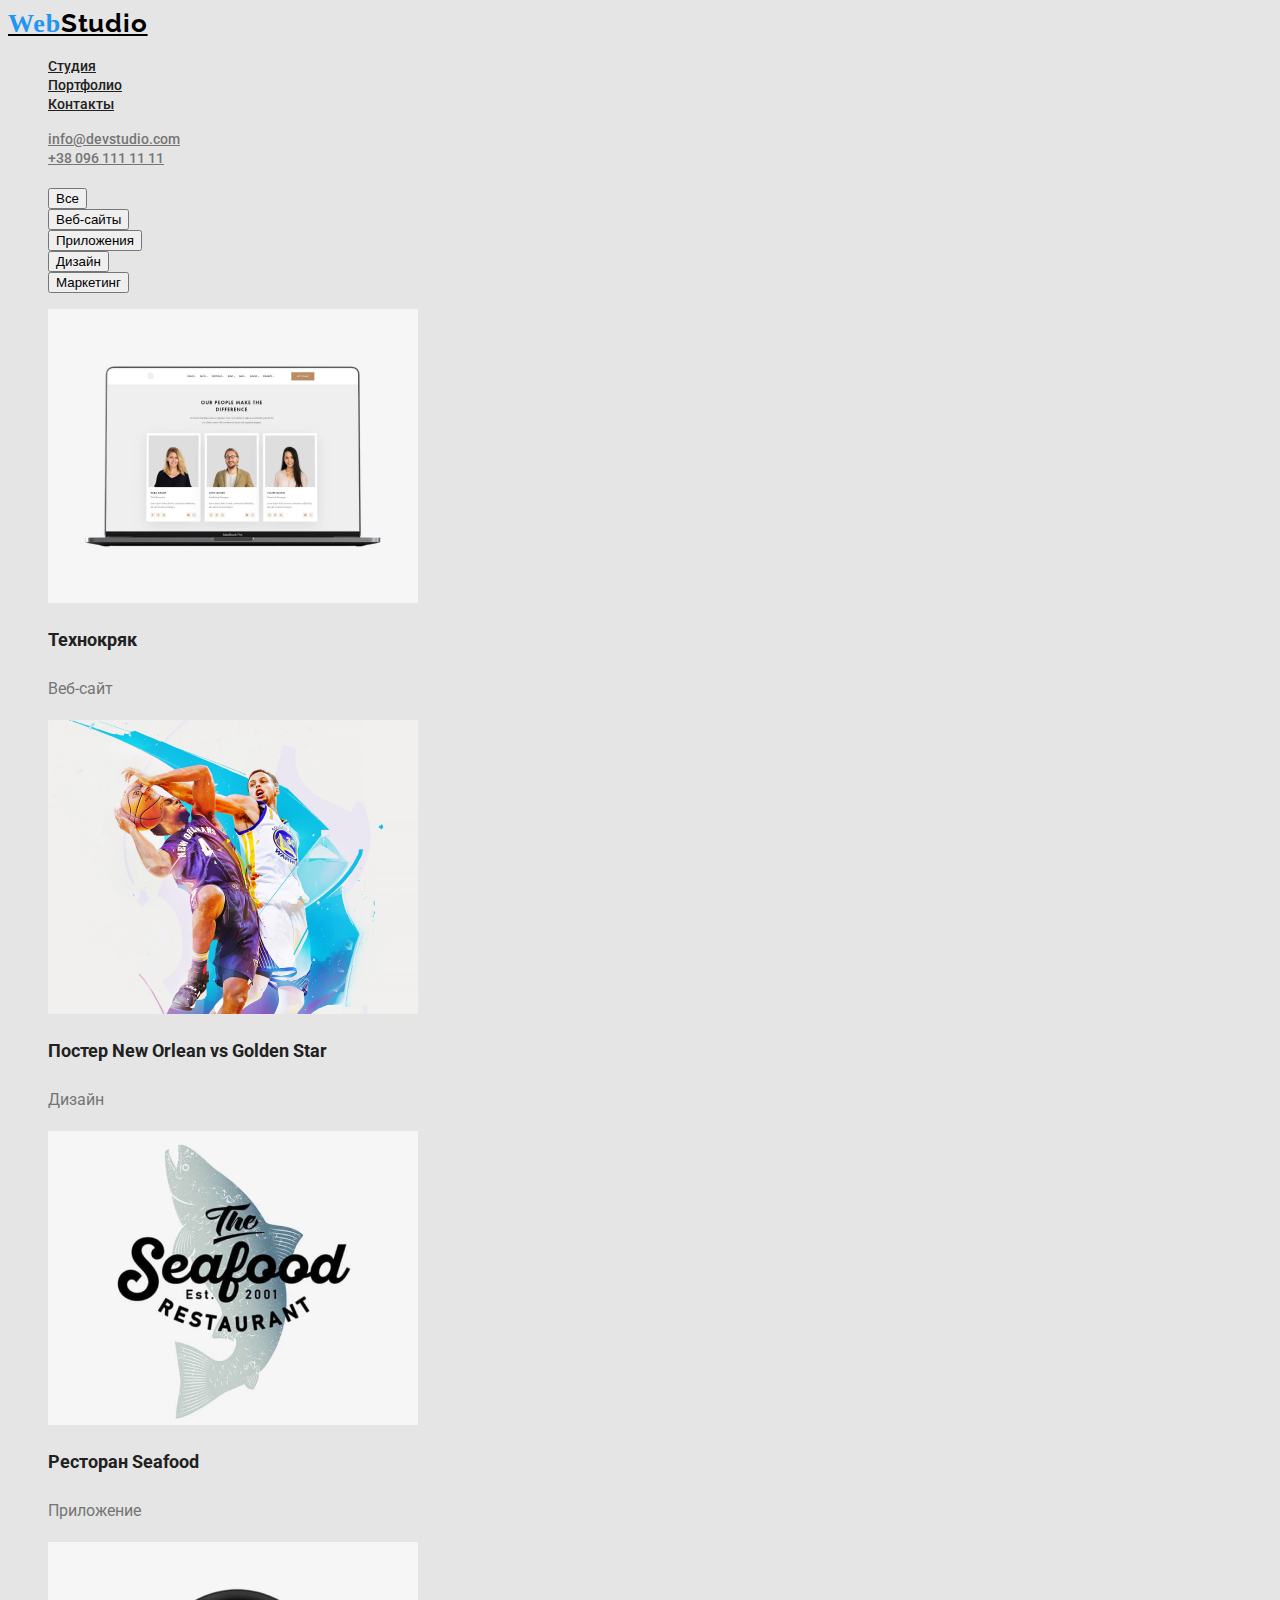
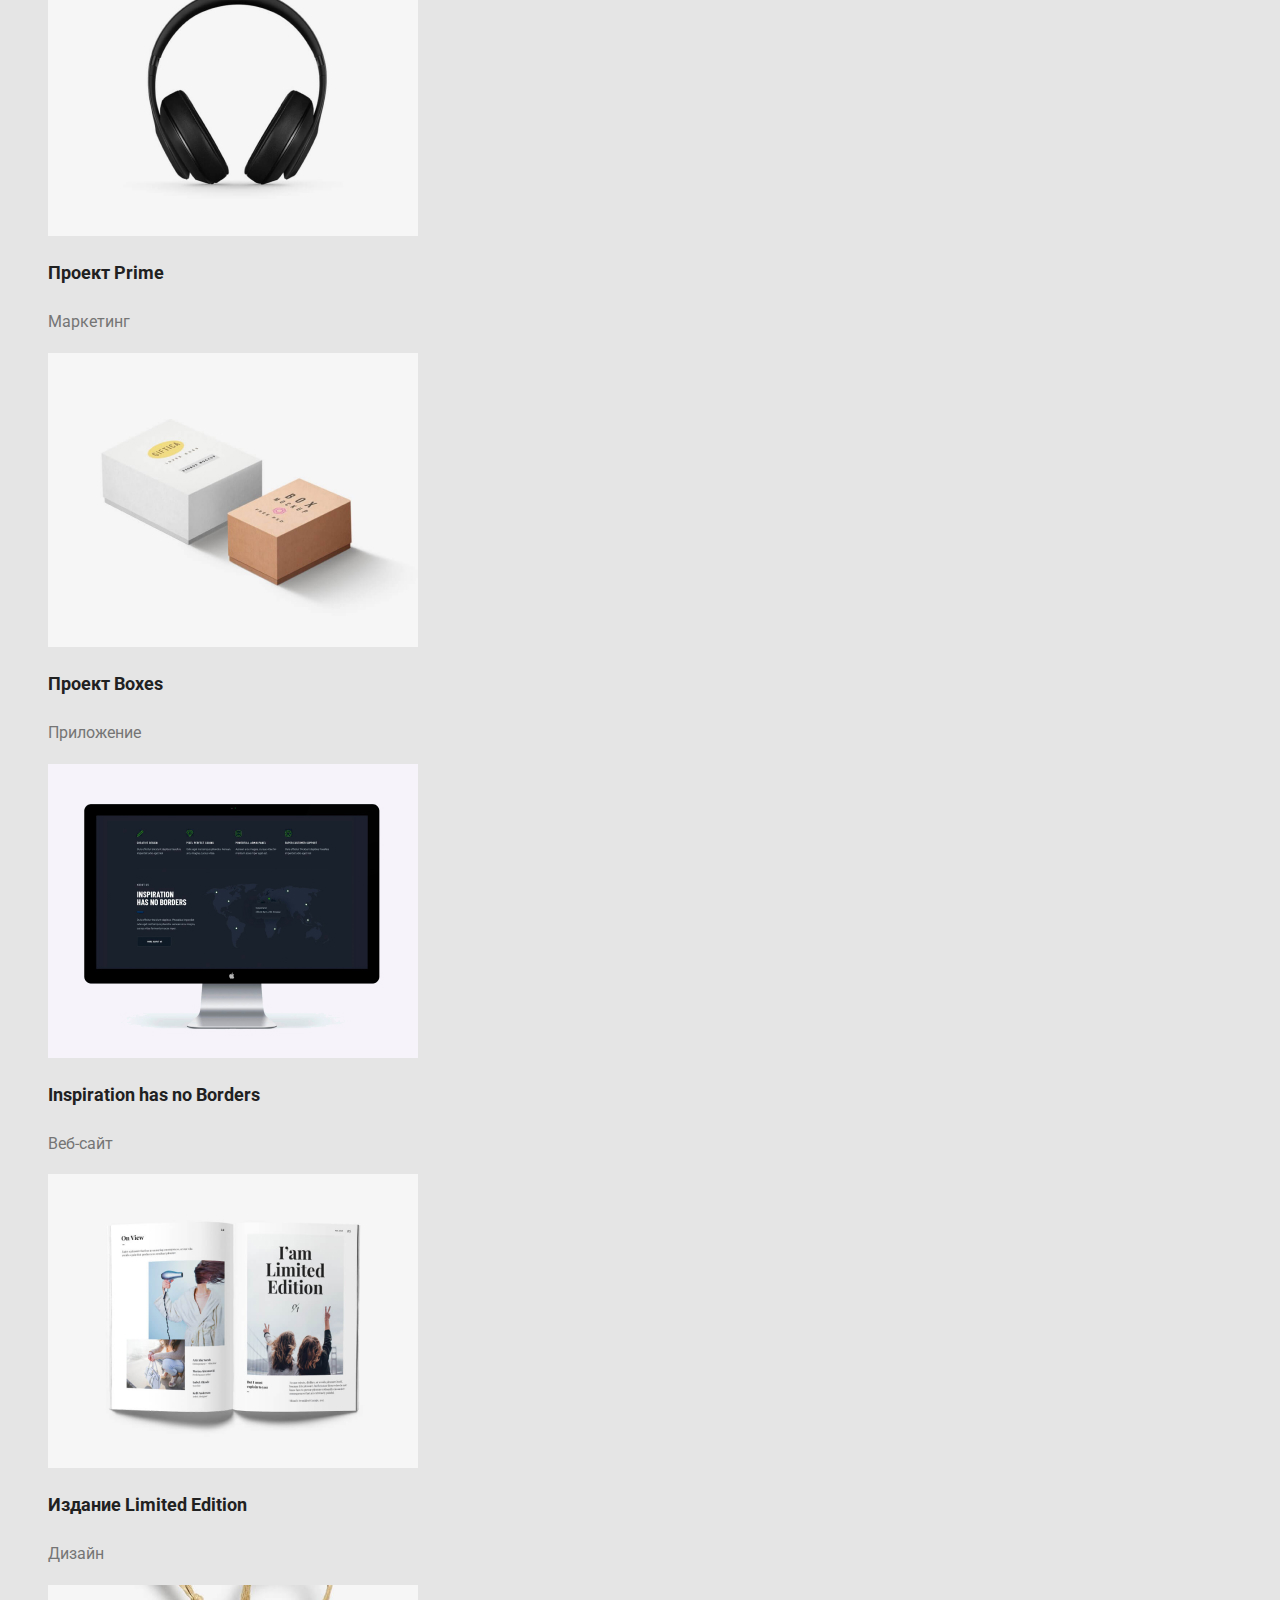
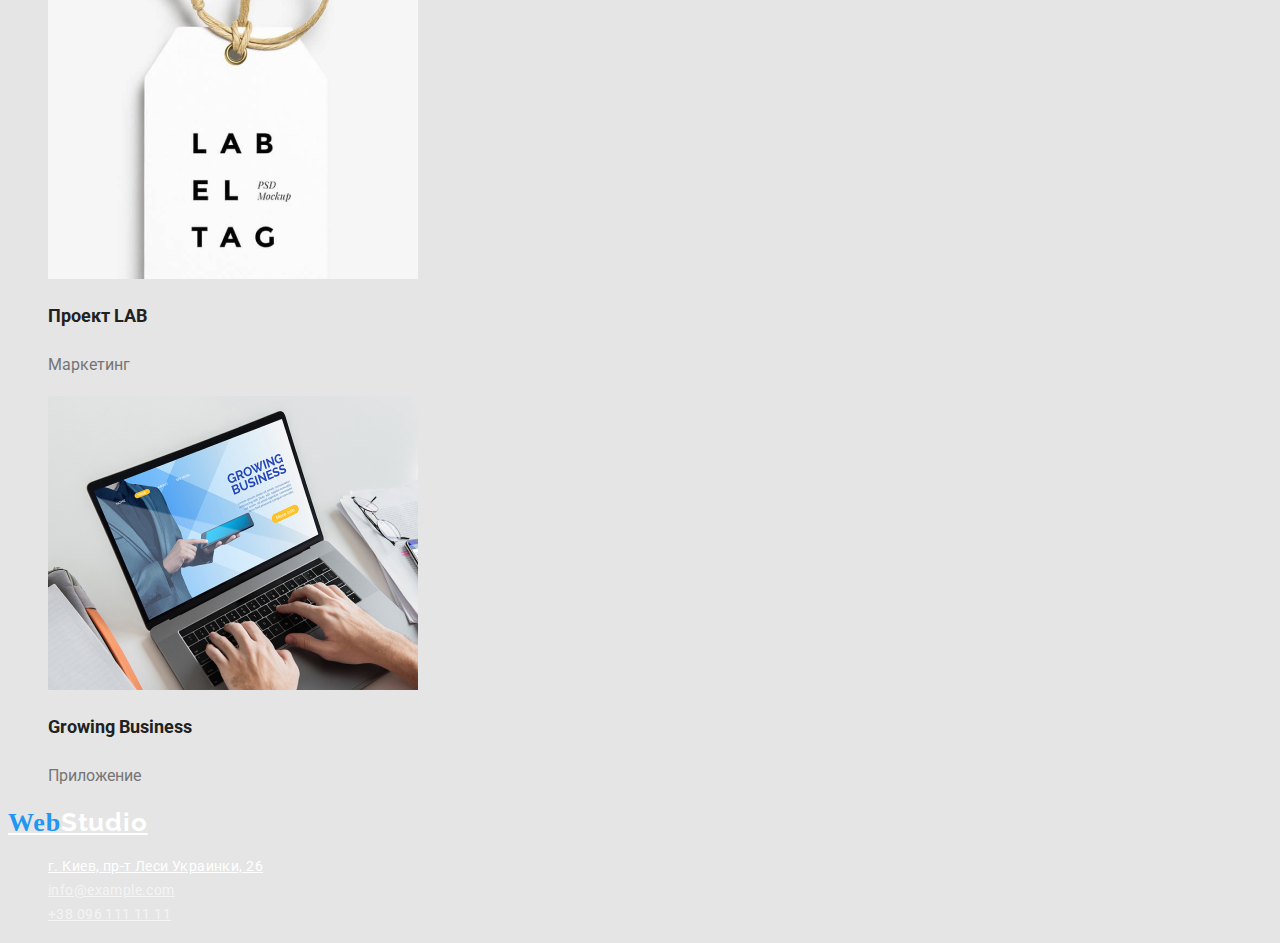
==== portfolio.html @ 3e5044f7 "any changes" ====
<!DOCTYPE html>
<html lang="en">
<head>
    <meta charset="UTF-8">
    <meta http-equiv="X-UA-Compatible" content="IE=edge">
    <meta name="viewport" content="width=device-width, initial-scale=1.0">
    <title>Document</title>
    <link rel="preconnect" href="https://fonts.googleapis.com">
    <link rel="preconnect" href="https://fonts.gstatic.com" crossorigin>
    <link href="https://fonts.googleapis.com/css2?family=Raleway:wght@700&family=Roboto:wght@400;500;700;900&display=swap"
        rel="stylesheet">
    <link rel="stylesheet" href="./css/styles.css">
</head>
<body>
    <header class="page-header">
     <nav>
        <a class="logo" href=""><span>Web</span>Studio</a>

        <ul class="site-nav">
            <li>
                <a class="link" href="/">Студия</a>
            </li>
            <li>
                <a class="link" href="/">Портфолио</a>
            </li>
            <li>
                <a class="link" href="/">Контакты</a>
            </li>
        </ul>
     </nav>
    
    <ul>
        <li class="contacts">
            <a class="mail" href="emailto:info@devstudio.com">info@devstudio.com </a>
        </li>
        <li>
            <a class="phone-number" href="tel:+380961111111"> +38 096 111 11 11</a>
        </li>
    </ul>
    </header>
    <main>
        <section>
            <h1></h1>
            <ul>
                <li>
                    <button class="modal-btn" type="button">Все</button>
                </li>
                <li>
                    <button class="modal-btn" type="button">Веб-сайты</button>
                </li>
                <li>
                    <button class="modal-btn" type="button">Приложения</button>
                </li>
                <li>
                    <button class="modal-btn" type="button">Дизайн</button>
                </li>
                <li>
                    <button class="modal-btn" type="button">Маркетинг</button>
                </li>
            </ul>
            <ul class="project-work">
                <li>
                    <a href="" ></a> <img src="./images/photo6.jpg" alt="Сайт" width="370" height="294">
                    <h2 class="project">Технокряк</h2>
                    <p class="project-text">Веб-сайт</p>
                </li>
                <li>
                    <a href=""></a> <img src="./images/photo7.jpg" alt="Дизайн" width="370" height="294">
                    <h2 class="project">Постер New Orlean vs Golden Star</h2>
                    <p class="project-text">Дизайн</p>
                </li>
                <li>
                    <a href=""></a> <img src="./images/photo8.jpg" alt="Додаток" width="370" height="294">
                    <h2 class="project">Ресторан Seafood</h2>
                    <p class="project-text">Приложение</p>
                </li>
                <li>
                    <a href=""></a> <img src="./images/photo9.jpg" alt="Маркетинг" width="370" height="294">
                    <h2 class="project">Проект Prime</h2>
                    <p class="project-text">Маркетинг</p>
                </li>
                <li>
                    <a href=""></a> <img src="./images/photo10.jpg" alt="Проект" width="370" height="294">
                    <h2 class="project">Проект Boxes</h2>
                    <p class="project-text">Приложение</p>
                </li>
                <li>
                    <a href=""></a> <img src="./images/photo11.jpg" alt="Веб-сайт" width="370" height="294">
                    <h2 class="project">Inspiration has no Borders</h2>
                    <p class="project-text">Веб-сайт</p>
                </li>
                <li>
                    <a href=""></a> <img src="./images/photo12.jpg" alt="Видання" width="370" height="294">
                    <h2 class="project">Издание Limited Edition</h2>
                    <p class="project-text">Дизайн</p>
                </li>
                <li>
                    <a href=""></a> <img src="./images/photo13.jpg" alt="Проект" width="370" height="294">
                    <h2 class="project">Проект LAB</h2>
                    <p class="project-text">Маркетинг</p>
                </li>
                <li>
                    <a href=""></a> <img src="./images/photo14.jpg" alt="Програма" width="370" height="294">
                    <h2 class="project">Growing Business</h2>
                    <p class="project-text">Приложение</p>
                </li>
            </ul>
            </section>
            <footer>
                <a class="footer-logo" href=""><span>Web</span>Studio</a>
                <address>
                        <ul>
                            <li>
                                <a class="location" href="https://bit.ly/3pXMvUd" target="_blank" rel="noopener noreferrer">г. Киев, пр-т
                                    Леси Украинки, 26
                                </a>
                            </li>
                            <li>
                                <a class="email" href="mailto:info@devstudio.com">info@example.com
                                </a>
                            </li>
                            <li>
                                <a class="number" href="tel:+380961111111">+38 096 111 11 11
                                </a>
                            </li>
                        </ul>
                </address>
            </footer>
    </main>
</body>
</html>
---- css/styles.css ----
.root {
    --primary-text-color: rgba(255, 255, 255, 0.6);
    --title-text-color: #212121;
    --accent-color: #2196F3;
}



/* колір основного тексту #212121; */
/* вторинний колір #757575; */
/* білий #FFFFFF */
/* акцент #2196F3*/



body {
    background-color: #E5E5E5;
    color: #212121;
    font-family: 'Roboto';
}

ul {
    list-style: none;
}


.logo {
        color: #000000;
        width: 145px;
        height: 31px;
        left: 215px;
        top: 24px;
    
        font-family: 'Raleway';
        font-style: normal;
        font-weight: 700;
        font-size: 26px;
        line-height: 1.19;
        /* identical to box height */
    
        letter-spacing: 0.03em;
}

span {
    color: #2196F3 ;
    font-family: Oleo Script
}

.site-nav a {
    color: #212121;
}



.site-nav .link:hover,
.site-nav .link:focus {
    color:#2196F3 ;
}
 
.link {
    font-weight: 500;
        font-size: 14px;
        line-height: 1.14;
}

.project {
    font-weight: 700;
        font-size: 18px;
        line-height: 2;
    color: #212121;

}

.project-text {
    color: #757575;
        font-size: 16px;
        line-height: 1.87;
}

.mail {
    color: #757575;
    font-weight: 500;
        font-size: 14px;
        line-height: 1.14;
}

.contacts .mail:hover, 
.contacts .mail:focus {
 color: #2196F3;
}

.phone-number:hover,
.phone-number:focus {
 color: #2196F3;
}

.phone-number {
    color: #757575;
    font-weight: 500;
        font-size: 14px;
        line-height: 1.14;
}

.modal-btn:hover {
    color: #FFFFFF;
    background-color: #2196F3;
    border-radius: 4px;
}
.modal-btn {
    cursor: pointer;
}




.footer-logo {
color: #FFFFFF;
    width: 145px;
    height: 31px;
    left: 215px;
    top: 24px;

    font-family: 'Raleway';
    font-style: normal;
    font-weight: 700;
    font-size: 26px;
    line-height: 1.19;
    /* identical to box height */

    letter-spacing: 0.03em;
}

.footer-logo {
    cursor: pointer;
}


.span {
    color: #2196F3;
    font-family: Oleo Script
    }

    .location {
        color: #FFFFFF;
        font-family: 'Roboto';
            font-style: normal;
            font-weight: 400;
            font-size: 14px;
            line-height: 1.71;
            /* or 171% */
        
            letter-spacing: 0.03em;
    }
    .email {
        color: rgba(255, 255, 255, 0.6);
        font-family: 'Roboto';
            font-style: normal;
            font-weight: 400;
            font-size: 14px;
            line-height: 1.71;
            /* or 171% */
        
            letter-spacing: 0.03em;
    }
    .number {
        color: rgba(255, 255, 255, 0.6);
            font-family: 'Roboto';
            font-style: normal;
            font-weight: 400;
            font-size: 14px;
            line-height: 1.71;
            /* or 171% */
        
            letter-spacing: 0.03em;
    }


.location:hover,
.location:focus {
    color: #2196F3;
}

.email:hover,
.email:focus {
color: #2196F3
}

.number:hover,
.number:focus {
    color: #2196F3
}
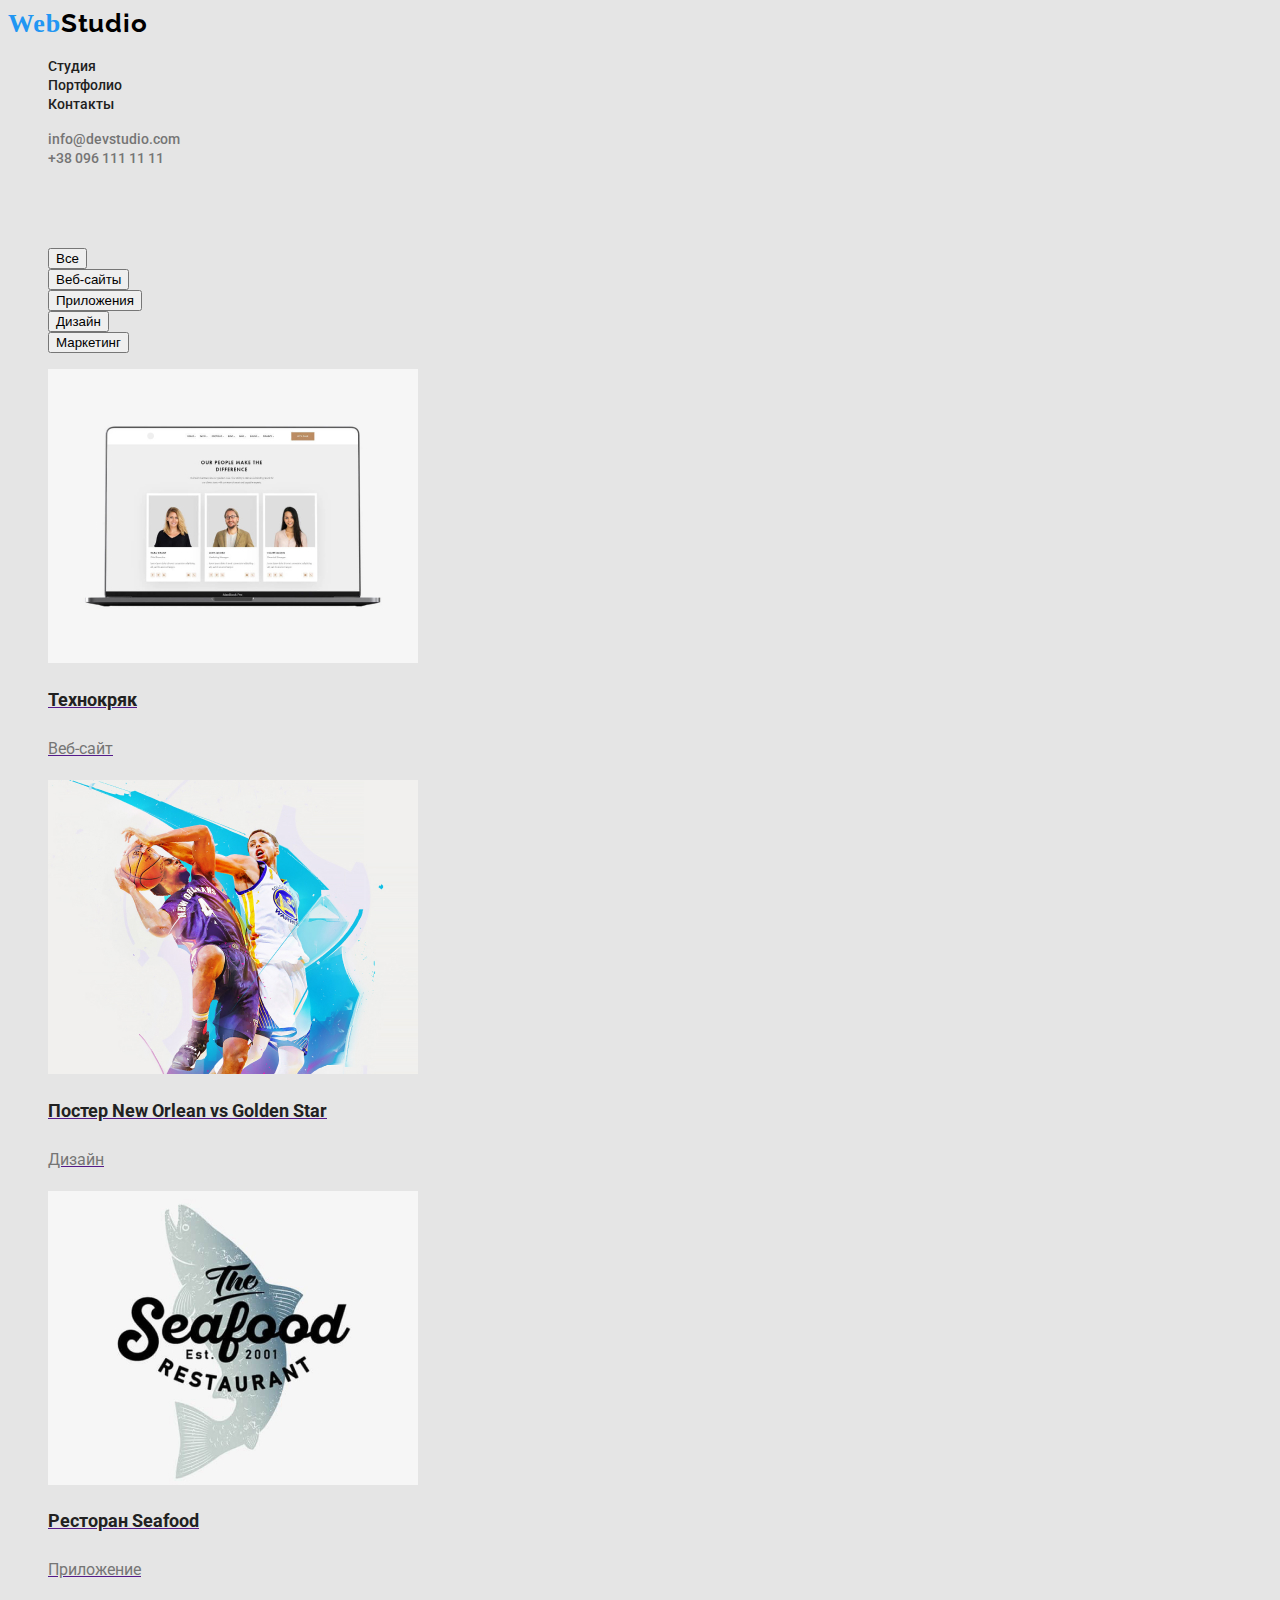
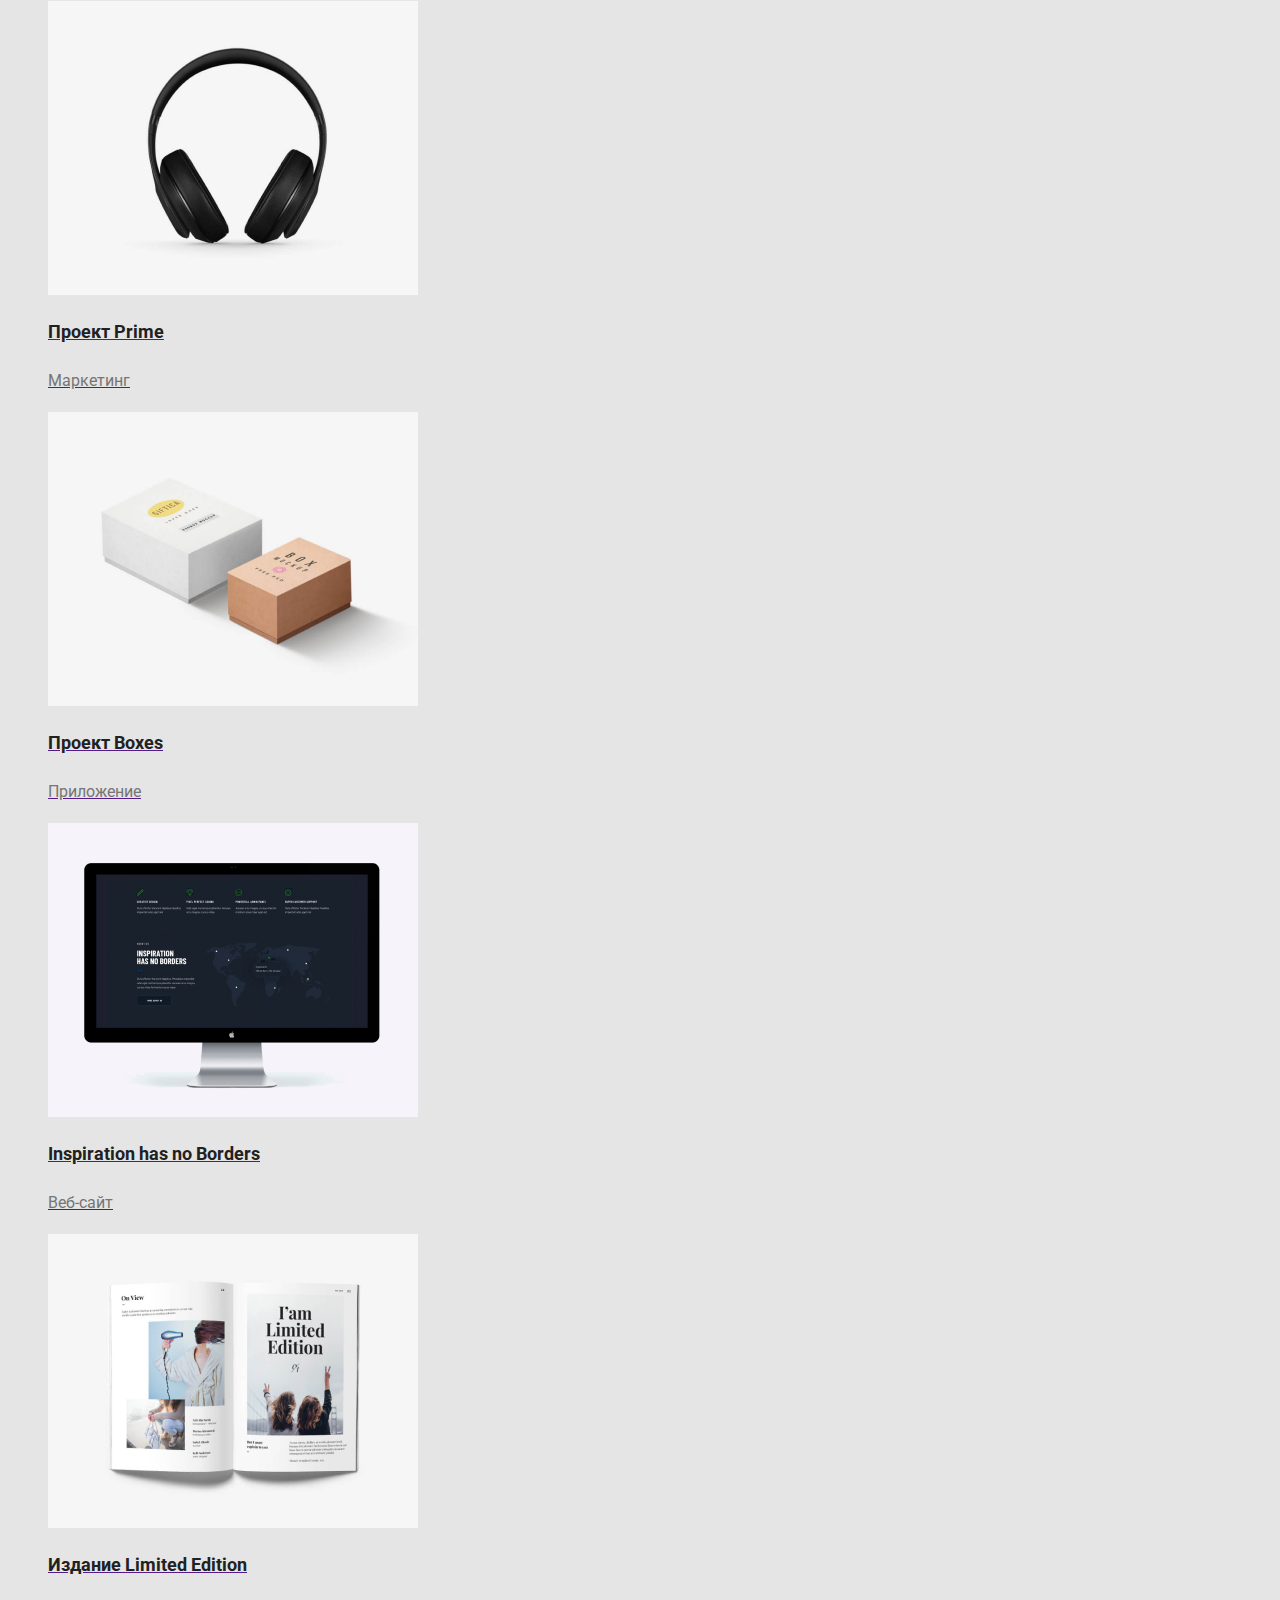
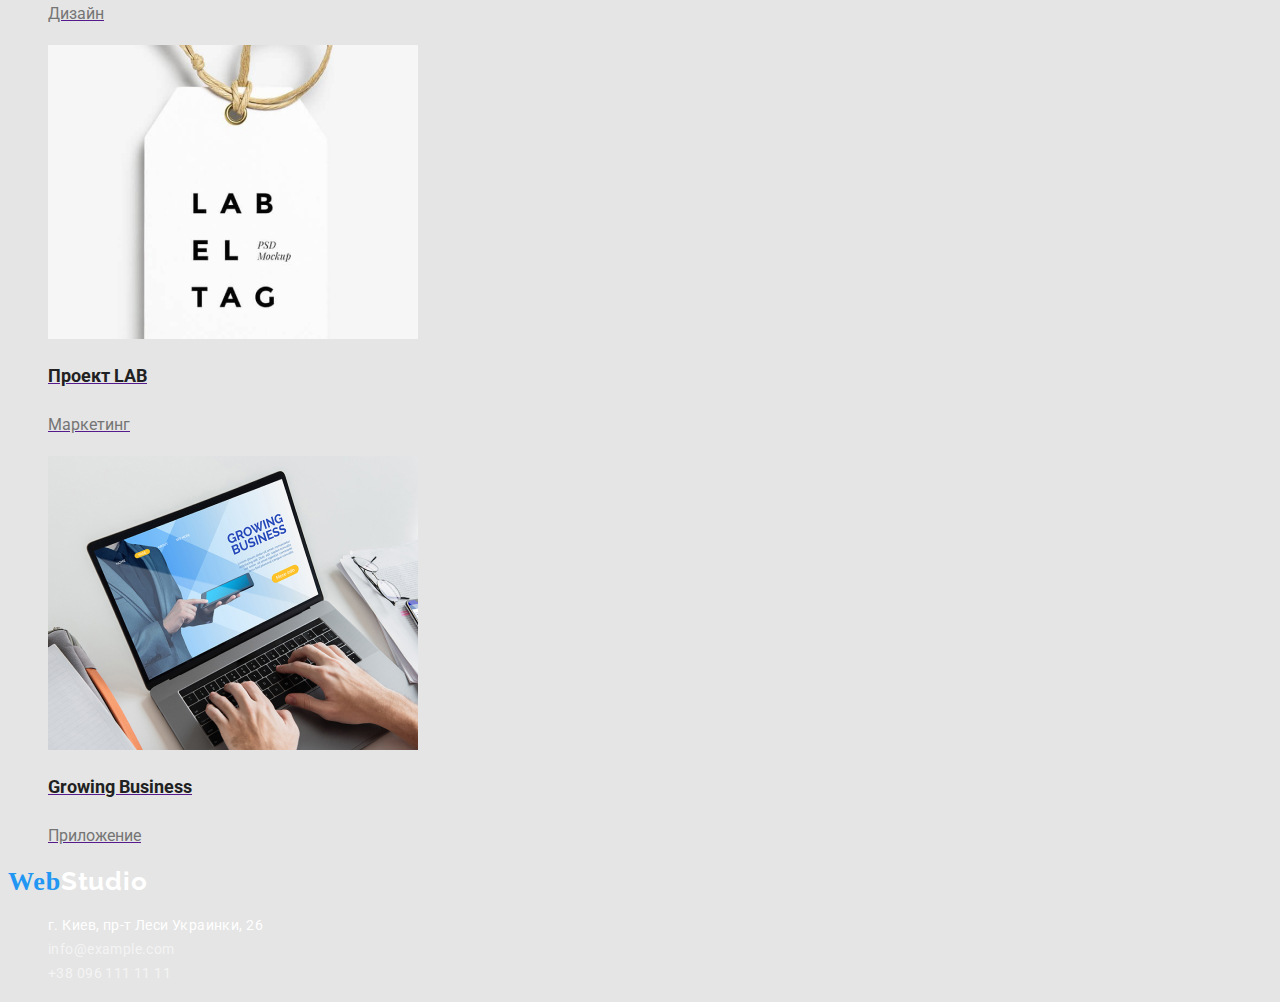
==== commit 809c27ad: "випрвила попередні помилки з 2дз,доробила 1 сторінку" ====
--- a/portfolio.html
+++ b/portfolio.html
@@ -14,14 +14,14 @@
 <body>
     <header class="page-header">
      <nav>
-        <a class="logo" href=""><span>Web</span>Studio</a>
+        <a class="logo" href="./index.html"><span>Web</span>Studio</a>
 
         <ul class="site-nav">
             <li>
-                <a class="link" href="/">Студия</a>
+                <a class="link" href="./index.html">Студия</a>
             </li>
             <li>
-                <a class="link" href="/">Портфолио</a>
+                <a class="link" href="./portfolio.html">Портфолио</a>
             </li>
             <li>
                 <a class="link" href="/">Контакты</a>
@@ -40,7 +40,8 @@
     </header>
     <main>
         <section>
-            <h1></h1>
+            <h1 class="visibility">Портфолио</h1>
+            
             <ul>
                 <li>
                     <button class="modal-btn" type="button">Все</button>
@@ -60,49 +61,67 @@
             </ul>
             <ul class="project-work">
                 <li>
-                    <a href="" ></a> <img src="./images/photo6.jpg" alt="Сайт" width="370" height="294">
+                    <a href=""> 
+                        <img src="./images/photo6.jpg" alt="Сайт" width="370" height="294">
                     <h2 class="project">Технокряк</h2>
                     <p class="project-text">Веб-сайт</p>
+                    </a>
                 </li>
                 <li>
-                    <a href=""></a> <img src="./images/photo7.jpg" alt="Дизайн" width="370" height="294">
+                    <a href="">
+                        <img src="./images/photo7.jpg" alt="Дизайн" width="370" height="294">
                     <h2 class="project">Постер New Orlean vs Golden Star</h2>
                     <p class="project-text">Дизайн</p>
+                    </a>
                 </li>
                 <li>
-                    <a href=""></a> <img src="./images/photo8.jpg" alt="Додаток" width="370" height="294">
+                    <a href="">
+                     <img src="./images/photo8.jpg" alt="Додаток" width="370" height="294">
                     <h2 class="project">Ресторан Seafood</h2>
                     <p class="project-text">Приложение</p>
+                    </a>
                 </li>
                 <li>
-                    <a href=""></a> <img src="./images/photo9.jpg" alt="Маркетинг" width="370" height="294">
+                    <a href="">
+                         <img src="./images/photo9.jpg" alt="Маркетинг" width="370" height="294">
                     <h2 class="project">Проект Prime</h2>
                     <p class="project-text">Маркетинг</p>
+                    </a>
                 </li>
                 <li>
-                    <a href=""></a> <img src="./images/photo10.jpg" alt="Проект" width="370" height="294">
+                    <a href="">
+                         <img src="./images/photo10.jpg" alt="Проект" width="370" height="294">
                     <h2 class="project">Проект Boxes</h2>
                     <p class="project-text">Приложение</p>
+                    </a>
                 </li>
                 <li>
-                    <a href=""></a> <img src="./images/photo11.jpg" alt="Веб-сайт" width="370" height="294">
+                    <a href="">
+                        <img src="./images/photo11.jpg" alt="Веб-сайт" width="370" height="294">
                     <h2 class="project">Inspiration has no Borders</h2>
                     <p class="project-text">Веб-сайт</p>
+                    </a>
                 </li>
                 <li>
-                    <a href=""></a> <img src="./images/photo12.jpg" alt="Видання" width="370" height="294">
+                    <a href="">
+                         <img src="./images/photo12.jpg" alt="Видання" width="370" height="294">
                     <h2 class="project">Издание Limited Edition</h2>
                     <p class="project-text">Дизайн</p>
+                    </a>
                 </li>
                 <li>
-                    <a href=""></a> <img src="./images/photo13.jpg" alt="Проект" width="370" height="294">
+                    <a href="">
+                         <img src="./images/photo13.jpg" alt="Проект" width="370" height="294">
                     <h2 class="project">Проект LAB</h2>
                     <p class="project-text">Маркетинг</p>
+                    </a>
                 </li>
                 <li>
-                    <a href=""></a> <img src="./images/photo14.jpg" alt="Програма" width="370" height="294">
+                    <a href="">
+                         <img src="./images/photo14.jpg" alt="Програма" width="370" height="294">
                     <h2 class="project">Growing Business</h2>
                     <p class="project-text">Приложение</p>
+                    </a>
                 </li>
             </ul>
             </section>
--- a/css/styles.css
+++ b/css/styles.css
@@ -1,8 +1,102 @@
-.root {
-    --primary-text-color: rgba(255, 255, 255, 0.6);
-    --title-text-color: #212121;
-    --accent-color: #2196F3;
-}
+.main-title {
+    font-weight: 900;
+        font-size: 44px;
+        line-height: 1.36;
+        /* or 136% */
+    
+        text-align: center;
+        letter-spacing: 0.06em;
+        text-transform: uppercase;
+    
+        color: #FFFFFF;
+        background: #2F303A;
+}
+.first-button {
+        width: 200px;
+        height: 50px;
+        left: 700px;
+        top: 430px;
+    
+        background: #2196F3;
+        box-shadow: 0px 4px 4px rgba(0, 0, 0, 0.15);
+        border-radius: 4px;
+        font-weight: 700;
+            font-size: 16px;
+            line-height: 1.36;
+            /* identical to box height, or 188% */
+            letter-spacing: 0.06em;
+            color: #FFFFFF;
+            
+}
+
+
+
+
+
+
+
+.headlines {
+    font-weight: 700;
+        font-size: 14px;
+        line-height: 1.14;
+        letter-spacing: 0.03em;
+        text-transform: uppercase;
+    
+        color: #212121;
+}
+
+.paragraph {
+        font-weight: 400;
+        font-size: 14px;
+        line-height: 0.07;
+        /* or 171% */
+    
+        letter-spacing: 0.03em;
+    
+        color: #757575;
+}
+
+.second-headlines {
+    font-weight: 700;
+        font-size: 36px;
+        line-height: 1.16;
+        text-align: center;
+        letter-spacing: 0.03em;
+    
+        color: #212121;
+}
+
+.team {
+    font-weight: 700;
+        font-size: 36px;
+        line-height: 1.16;
+        letter-spacing: 0.03em;
+    
+        color: #212121;
+}
+
+.jobs {
+    font-weight: 400;
+        font-size: 16px;
+        line-height: 1.18;
+        /* identical to box height */
+        letter-spacing: 0.03em;
+    
+        color: #757575;
+}
+
+
+
+
+
+
+
+
+
+
+
+
+
 
 
 
@@ -13,15 +107,20 @@
 
 
 
+
 body {
     background-color: #E5E5E5;
     color: #212121;
-    font-family: 'Roboto';
+    font-family: 'Roboto', sans-serif;
+
 }
 
 ul {
     list-style: none;
 }
+
+
+
 
 
 .logo {
@@ -31,11 +130,12 @@
         left: 215px;
         top: 24px;
     
-        font-family: 'Raleway';
+        font-family: 'Raleway', sans-serif;
         font-style: normal;
         font-weight: 700;
         font-size: 26px;
         line-height: 1.19;
+        text-decoration: none;
         /* identical to box height */
     
         letter-spacing: 0.03em;
@@ -51,7 +151,6 @@
 }
 
 
-
 .site-nav .link:hover,
 .site-nav .link:focus {
     color:#2196F3 ;
@@ -61,32 +160,29 @@
     font-weight: 500;
         font-size: 14px;
         line-height: 1.14;
-}
-
-.project {
-    font-weight: 700;
-        font-size: 18px;
-        line-height: 2;
-    color: #212121;
-
-}
-
-.project-text {
-    color: #757575;
-        font-size: 16px;
-        line-height: 1.87;
-}
+        text-decoration: none;
+}
+
+
+
+
+
+
+
+
 
 .mail {
     color: #757575;
     font-weight: 500;
         font-size: 14px;
         line-height: 1.14;
+        text-decoration: none;
 }
 
 .contacts .mail:hover, 
 .contacts .mail:focus {
  color: #2196F3;
+
 }
 
 .phone-number:hover,
@@ -99,6 +195,19 @@
     font-weight: 500;
         font-size: 14px;
         line-height: 1.14;
+        text-decoration: none;
+}
+
+
+
+
+.visibility {
+    visibility:hidden
+}
+
+
+.modal-btn {
+    text-decoration: none;
 }
 
 .modal-btn:hover {
@@ -109,6 +218,27 @@
 .modal-btn {
     cursor: pointer;
 }
+
+
+
+
+
+.project {
+    font-weight: 700;
+    font-size: 18px;
+    line-height: 2;
+    color: #212121;
+
+}
+
+.project-text {
+    color: #757575;
+    font-size: 16px;
+    line-height: 1.87;
+}
+
+
+
 
 
 
@@ -120,11 +250,12 @@
     left: 215px;
     top: 24px;
 
-    font-family: 'Raleway';
+    font-family: 'Raleway', sans-serif;
     font-style: normal;
     font-weight: 700;
     font-size: 26px;
     line-height: 1.19;
+    text-decoration: none;
     /* identical to box height */
 
     letter-spacing: 0.03em;
@@ -142,33 +273,33 @@
 
     .location {
         color: #FFFFFF;
-        font-family: 'Roboto';
             font-style: normal;
             font-weight: 400;
             font-size: 14px;
             line-height: 1.71;
+            text-decoration: none;
             /* or 171% */
         
             letter-spacing: 0.03em;
     }
     .email {
         color: rgba(255, 255, 255, 0.6);
-        font-family: 'Roboto';
             font-style: normal;
             font-weight: 400;
             font-size: 14px;
             line-height: 1.71;
+            text-decoration: none;
             /* or 171% */
         
             letter-spacing: 0.03em;
     }
     .number {
         color: rgba(255, 255, 255, 0.6);
-            font-family: 'Roboto';
             font-style: normal;
             font-weight: 400;
             font-size: 14px;
             line-height: 1.71;
+            text-decoration: none;
             /* or 171% */
         
             letter-spacing: 0.03em;
@@ -189,3 +320,7 @@
 .number:focus {
     color: #2196F3
 }
+
+
+
+
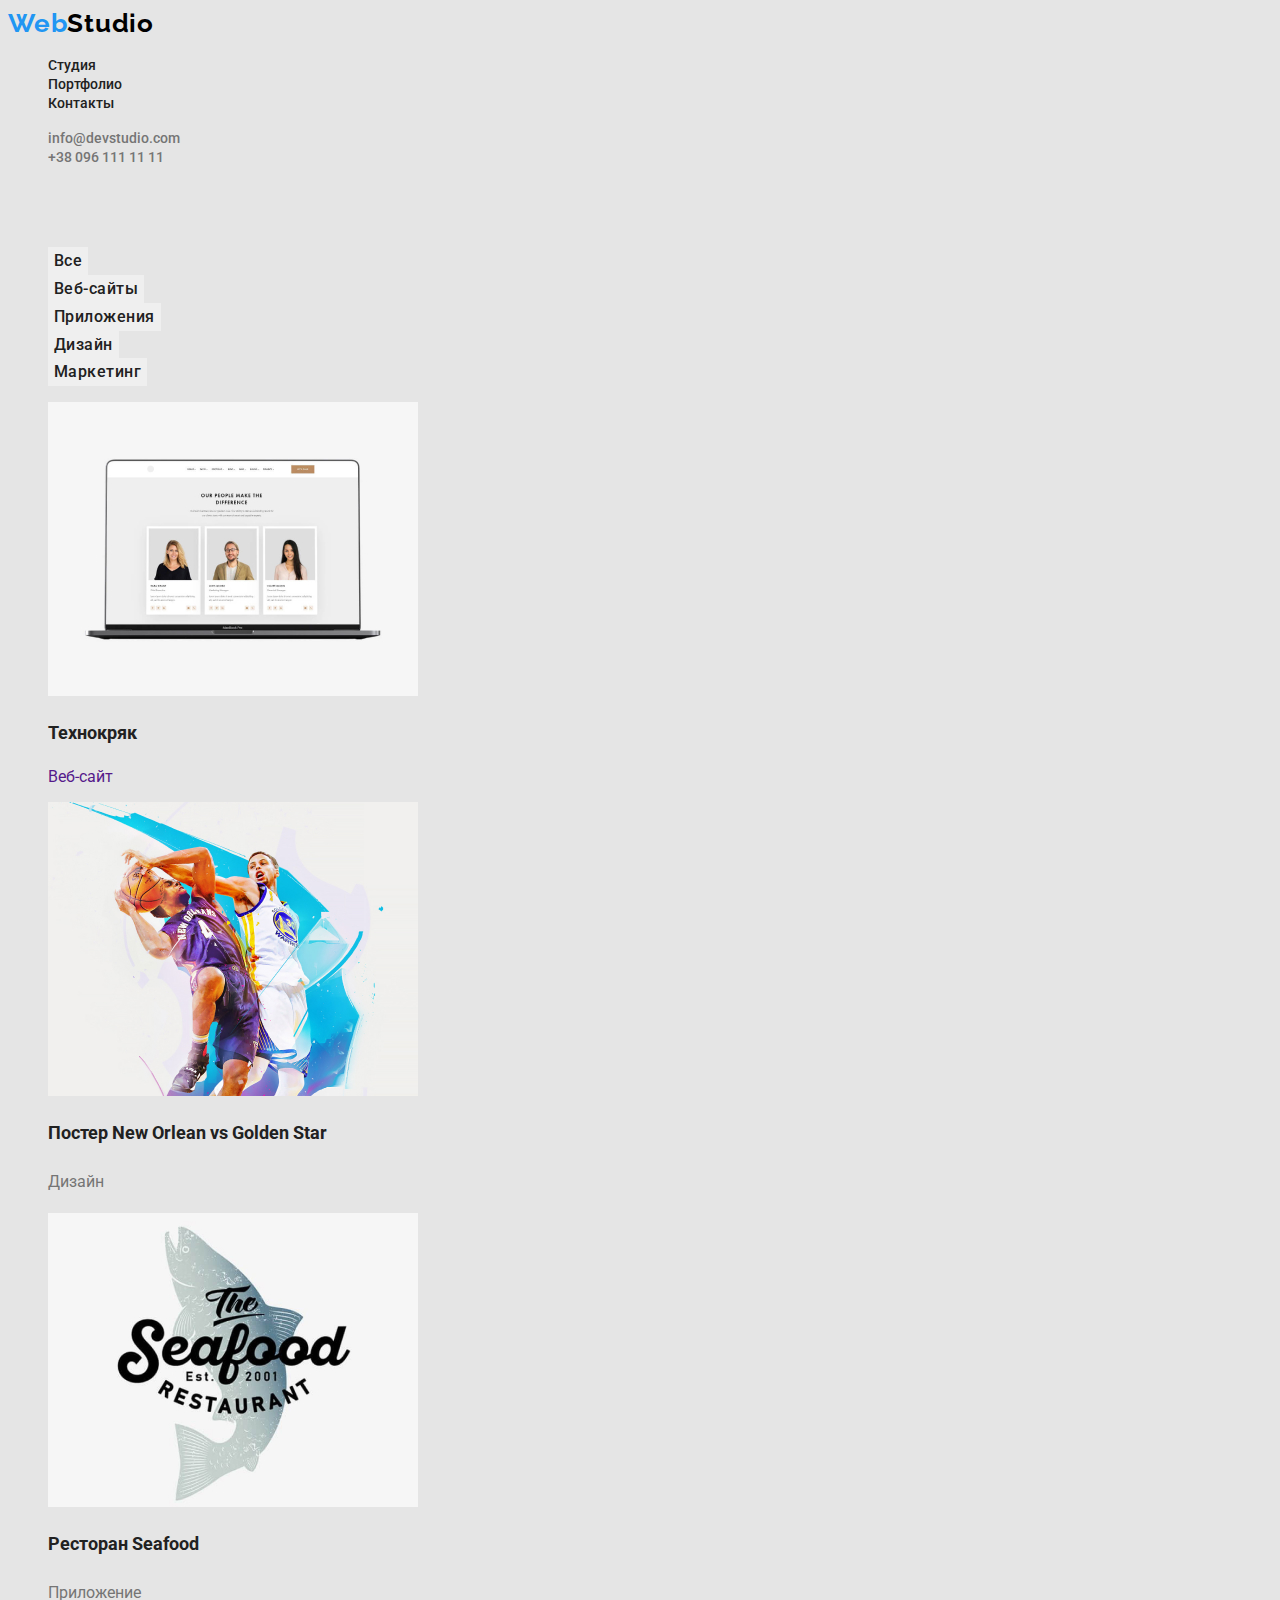
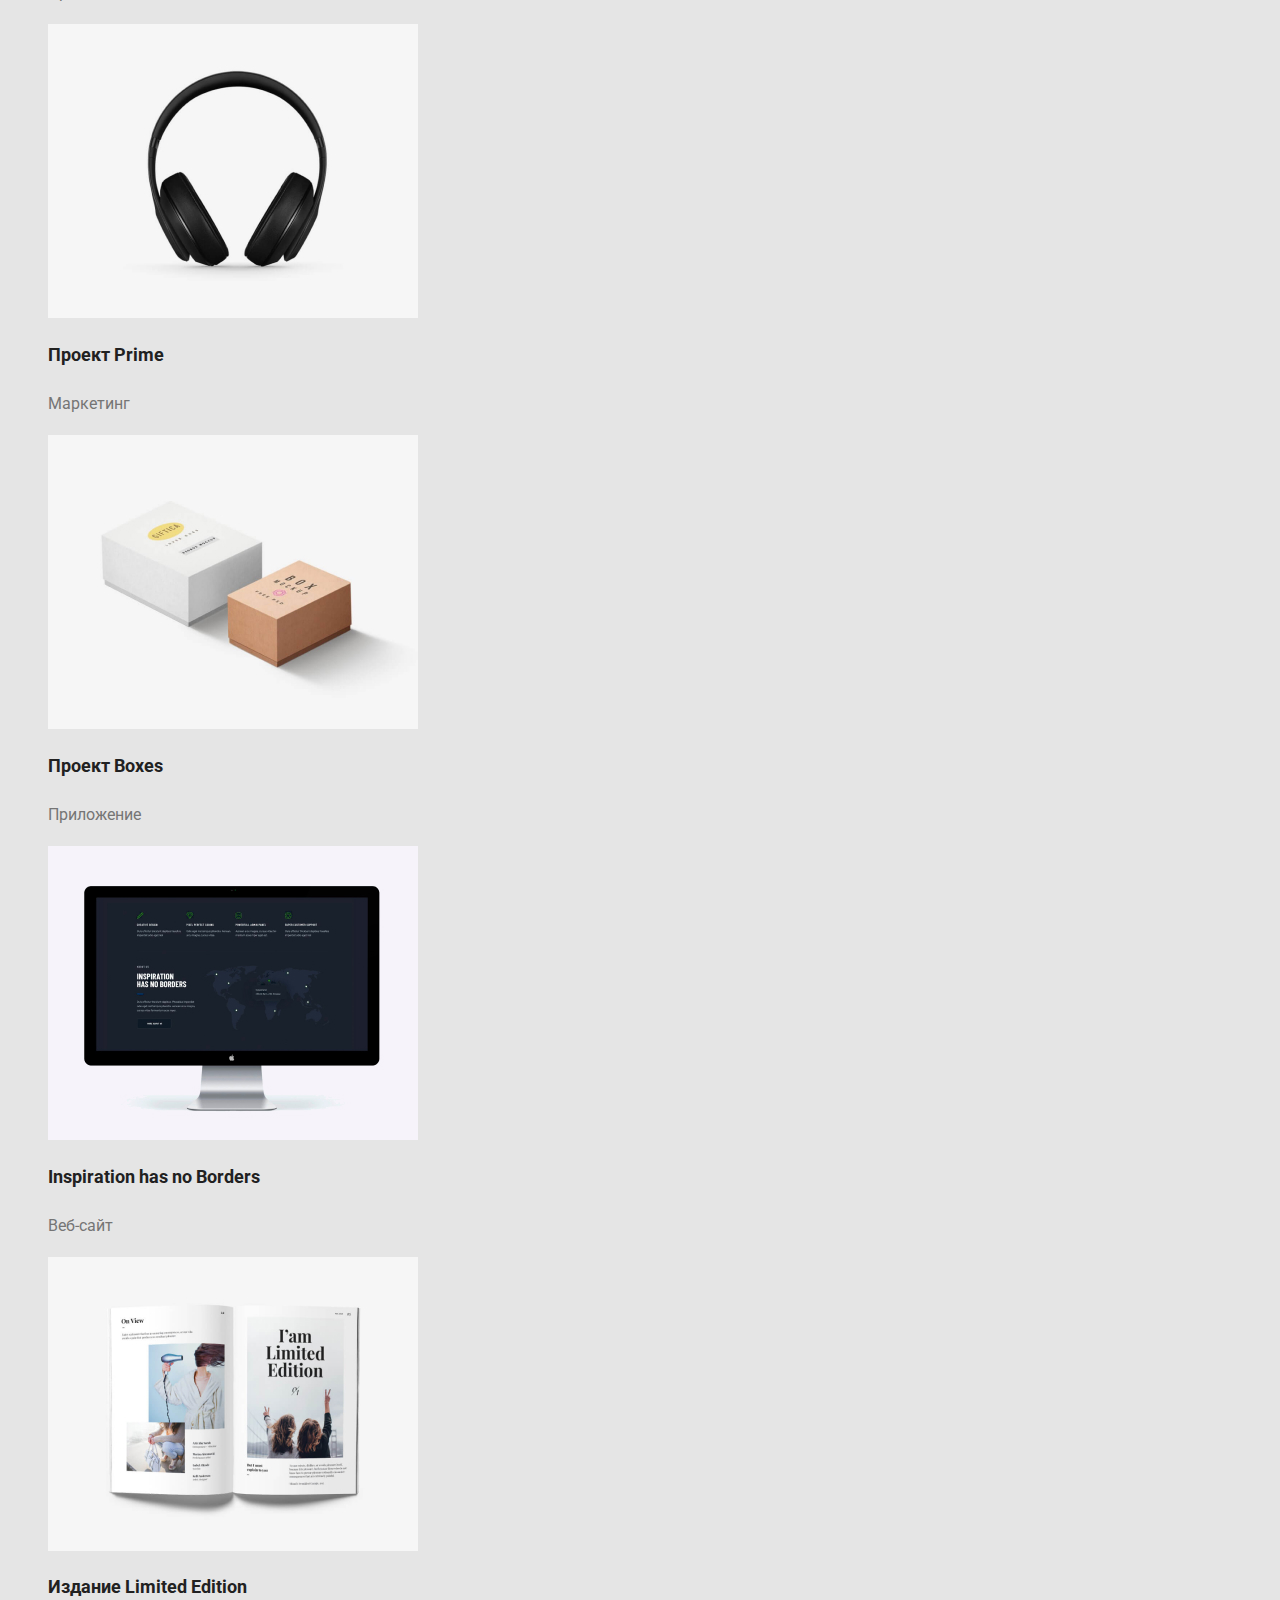
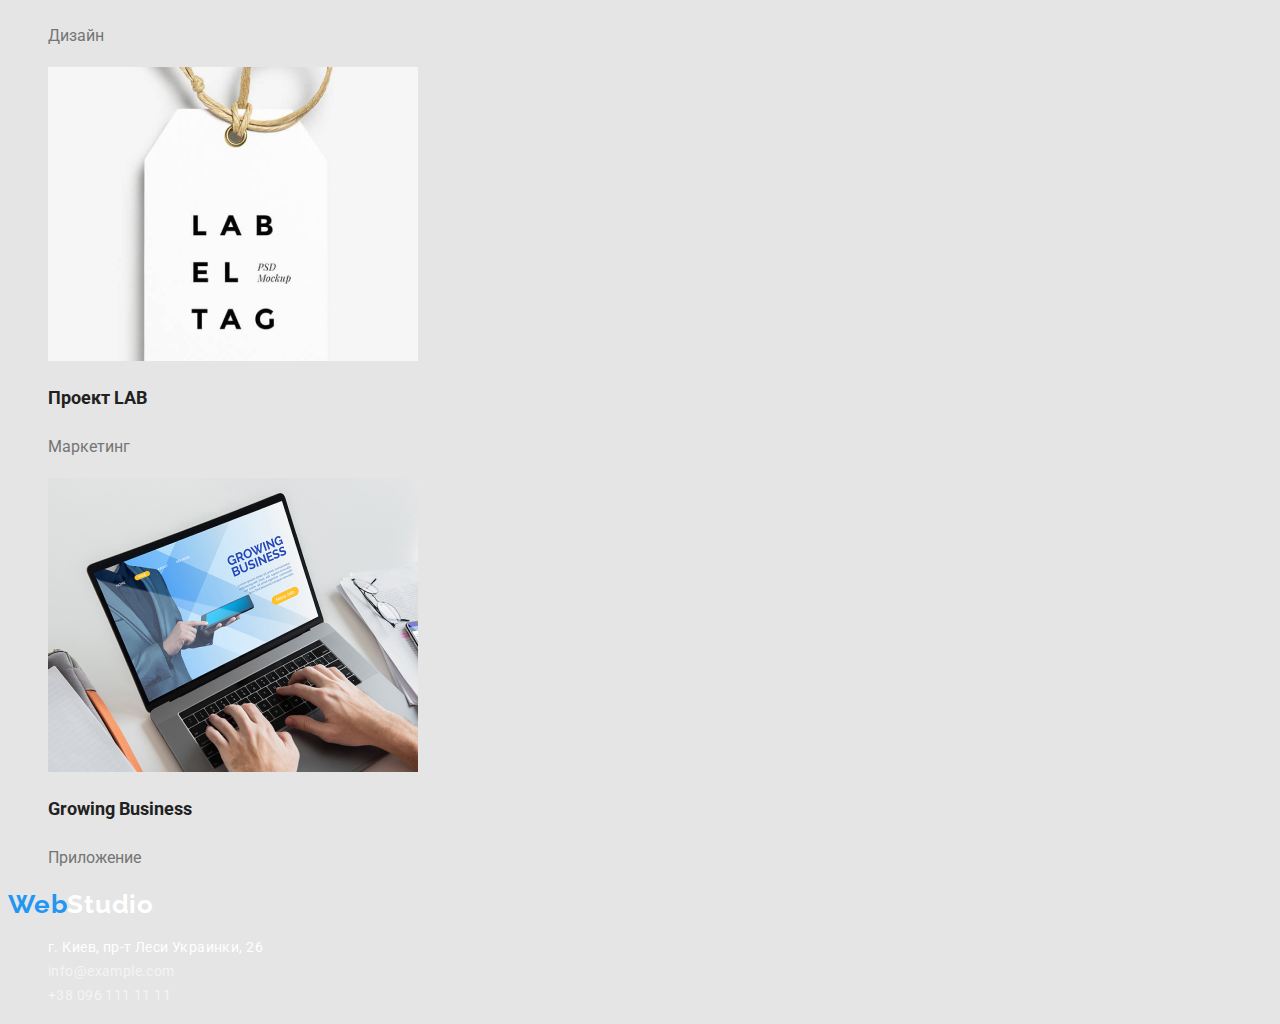
==== commit ede204ed: "add some classes,changed line-height,changed font, deleted the underline" ====
--- a/portfolio.html
+++ b/portfolio.html
@@ -61,63 +61,63 @@
             </ul>
             <ul class="project-work">
                 <li>
-                    <a href=""> 
+                    <a class="reference" href=""> 
                         <img src="./images/photo6.jpg" alt="Сайт" width="370" height="294">
                     <h2 class="project">Технокряк</h2>
-                    <p class="project-text">Веб-сайт</p>
+                    <p class="">Веб-сайт</p>
                     </a>
                 </li>
                 <li>
-                    <a href="">
+                    <a class="reference" href="">
                         <img src="./images/photo7.jpg" alt="Дизайн" width="370" height="294">
                     <h2 class="project">Постер New Orlean vs Golden Star</h2>
                     <p class="project-text">Дизайн</p>
                     </a>
                 </li>
                 <li>
-                    <a href="">
+                    <a class="reference" href="">
                      <img src="./images/photo8.jpg" alt="Додаток" width="370" height="294">
                     <h2 class="project">Ресторан Seafood</h2>
                     <p class="project-text">Приложение</p>
                     </a>
                 </li>
                 <li>
-                    <a href="">
+                    <a class="reference" href="">
                          <img src="./images/photo9.jpg" alt="Маркетинг" width="370" height="294">
                     <h2 class="project">Проект Prime</h2>
                     <p class="project-text">Маркетинг</p>
                     </a>
                 </li>
                 <li>
-                    <a href="">
+                    <a class="reference" href="">
                          <img src="./images/photo10.jpg" alt="Проект" width="370" height="294">
                     <h2 class="project">Проект Boxes</h2>
                     <p class="project-text">Приложение</p>
                     </a>
                 </li>
                 <li>
-                    <a href="">
+                    <a class="reference" href="">
                         <img src="./images/photo11.jpg" alt="Веб-сайт" width="370" height="294">
                     <h2 class="project">Inspiration has no Borders</h2>
                     <p class="project-text">Веб-сайт</p>
                     </a>
                 </li>
                 <li>
-                    <a href="">
+                    <a class="reference" href="">
                          <img src="./images/photo12.jpg" alt="Видання" width="370" height="294">
                     <h2 class="project">Издание Limited Edition</h2>
                     <p class="project-text">Дизайн</p>
                     </a>
                 </li>
                 <li>
-                    <a href="">
+                    <a class="reference" href="">
                          <img src="./images/photo13.jpg" alt="Проект" width="370" height="294">
                     <h2 class="project">Проект LAB</h2>
                     <p class="project-text">Маркетинг</p>
                     </a>
                 </li>
                 <li>
-                    <a href="">
+                    <a class="reference" href="">
                          <img src="./images/photo14.jpg" alt="Програма" width="370" height="294">
                     <h2 class="project">Growing Business</h2>
                     <p class="project-text">Приложение</p>
--- a/css/styles.css
+++ b/css/styles.css
@@ -8,16 +8,16 @@
         letter-spacing: 0.06em;
         text-transform: uppercase;
     
-        color: #FFFFFF;
-        background: #2F303A;
+        color: var(--primary-white-color);
+        background: var(--background-color);
 }
 .first-button {
         width: 200px;
         height: 50px;
         left: 700px;
         top: 430px;
-    
-        background: #2196F3;
+
+        background: var(--accent-color);
         box-shadow: 0px 4px 4px rgba(0, 0, 0, 0.15);
         border-radius: 4px;
         font-weight: 700;
@@ -25,7 +25,8 @@
             line-height: 1.36;
             /* identical to box height, or 188% */
             letter-spacing: 0.06em;
-            color: #FFFFFF;
+            color: var(--primary-white-color);
+            border: none;
             
 }
 
@@ -42,18 +43,18 @@
         letter-spacing: 0.03em;
         text-transform: uppercase;
     
-        color: #212121;
+        color:var(--title-text-color);
 }
 
 .paragraph {
         font-weight: 400;
         font-size: 14px;
-        line-height: 0.07;
+        line-height: 1.71;
         /* or 171% */
     
         letter-spacing: 0.03em;
     
-        color: #757575;
+        color: var(--primary-gray-color);
 }
 
 .second-headlines {
@@ -63,7 +64,7 @@
         text-align: center;
         letter-spacing: 0.03em;
     
-        color: #212121;
+        color:var(--title-text-color);
 }
 
 .team {
@@ -72,7 +73,7 @@
         line-height: 1.16;
         letter-spacing: 0.03em;
     
-        color: #212121;
+        color:var(--title-text-color);
 }
 
 .jobs {
@@ -82,15 +83,33 @@
         /* identical to box height */
         letter-spacing: 0.03em;
     
-        color: #757575;
-}
-
-
-
-
-
-
-
+        color:var(--primary-gray-color);
+}
+
+.peoples {
+    font-weight: 500;
+        font-size: 16px;
+        line-height: 1.18;
+        /* identical to box height */
+        letter-spacing: 0.03em;
+    
+        color:var(--title-text-color);
+}
+
+
+
+
+:root {
+    --primary-text-color: rgba(255, 255, 255, 0.6);
+    --title-text-color: #212121;
+    --accent-color: #2196F3;
+    --primary-white-color: #FFFFFF;
+    --primary-gray-color: #757575;
+    --background-color: #2F303A;
+    --second-background-color:#E5E5E5;
+    --main-black-color:#000000;
+
+}
 
 
 
@@ -109,10 +128,9 @@
 
 
 body {
-    background-color: #E5E5E5;
-    color: #212121;
+    background-color: var(--second-background-color);
+    color:var(--title-text-color);
     font-family: 'Roboto', sans-serif;
-
 }
 
 ul {
@@ -123,8 +141,18 @@
 
 
 
+.modal-btn,
+.first-button {
+    font-family: 'Roboto', sans-serif;
+}
+
+
+
+
+
+
 .logo {
-        color: #000000;
+        color: var(--main-black-color);
         width: 145px;
         height: 31px;
         left: 215px;
@@ -142,18 +170,18 @@
 }
 
 span {
-    color: #2196F3 ;
-    font-family: Oleo Script
-}
+    color:var(--accent-color);
+}
+
 
 .site-nav a {
-    color: #212121;
+    color: var(--title-text-color);
 }
 
 
 .site-nav .link:hover,
 .site-nav .link:focus {
-    color:#2196F3 ;
+    color:var(--accent-color) ;
 }
  
 .link {
@@ -172,7 +200,7 @@
 
 
 .mail {
-    color: #757575;
+    color: var(--primary-gray-color);
     font-weight: 500;
         font-size: 14px;
         line-height: 1.14;
@@ -181,17 +209,17 @@
 
 .contacts .mail:hover, 
 .contacts .mail:focus {
- color: #2196F3;
+ color: var(--accent-color);
 
 }
 
 .phone-number:hover,
 .phone-number:focus {
- color: #2196F3;
+ color: var(--accent-color);
 }
 
 .phone-number {
-    color: #757575;
+    color: var(--primary-gray-color);
     font-weight: 500;
         font-size: 14px;
         line-height: 1.14;
@@ -206,13 +234,25 @@
 }
 
 
+
 .modal-btn {
-    text-decoration: none;
+    font-weight: 500;
+        font-size: 16px;
+        line-height: 1.62;
+        /* identical to box height, or 162% */
+        letter-spacing: 0.03em;
+    
+        color:var(--title-text-color);
+}
+
+.modal-btn {
+    text-decoration: none;
+    border: none;
 }
 
 .modal-btn:hover {
-    color: #FFFFFF;
-    background-color: #2196F3;
+    color: var(--primary-white-color);
+    background-color:var(--accent-color);
     border-radius: 4px;
 }
 .modal-btn {
@@ -223,18 +263,23 @@
 
 
 
+ .reference  {
+    text-decoration: none;
+}
+
 .project {
     font-weight: 700;
     font-size: 18px;
     line-height: 2;
-    color: #212121;
-
+    color: var(--title-text-color);
+    text-decoration: none;
 }
 
 .project-text {
-    color: #757575;
+    color: var(--primary-gray-color);
     font-size: 16px;
     line-height: 1.87;
+    text-decoration: none;
 }
 
 
@@ -244,7 +289,7 @@
 
 
 .footer-logo {
-color: #FFFFFF;
+color: var(--primary-white-color);
     width: 145px;
     height: 31px;
     left: 215px;
@@ -267,12 +312,11 @@
 
 
 .span {
-    color: #2196F3;
-    font-family: Oleo Script
+    color:var(--accent-color);
     }
 
     .location {
-        color: #FFFFFF;
+        color: var(--primary-white-color);
             font-style: normal;
             font-weight: 400;
             font-size: 14px;
@@ -283,7 +327,7 @@
             letter-spacing: 0.03em;
     }
     .email {
-        color: rgba(255, 255, 255, 0.6);
+        color: var(--primary-text-color);
             font-style: normal;
             font-weight: 400;
             font-size: 14px;
@@ -294,7 +338,7 @@
             letter-spacing: 0.03em;
     }
     .number {
-        color: rgba(255, 255, 255, 0.6);
+        color: var(--primary-text-color);
             font-style: normal;
             font-weight: 400;
             font-size: 14px;
@@ -308,19 +352,19 @@
 
 .location:hover,
 .location:focus {
-    color: #2196F3;
+    color: var(--accent-color);
 }
 
 .email:hover,
 .email:focus {
-color: #2196F3
+color: var(--accent-color)
 }
 
 .number:hover,
 .number:focus {
-    color: #2196F3
-}
-
-
-
-
+    color: var(--accent-color)
+}
+
+
+
+
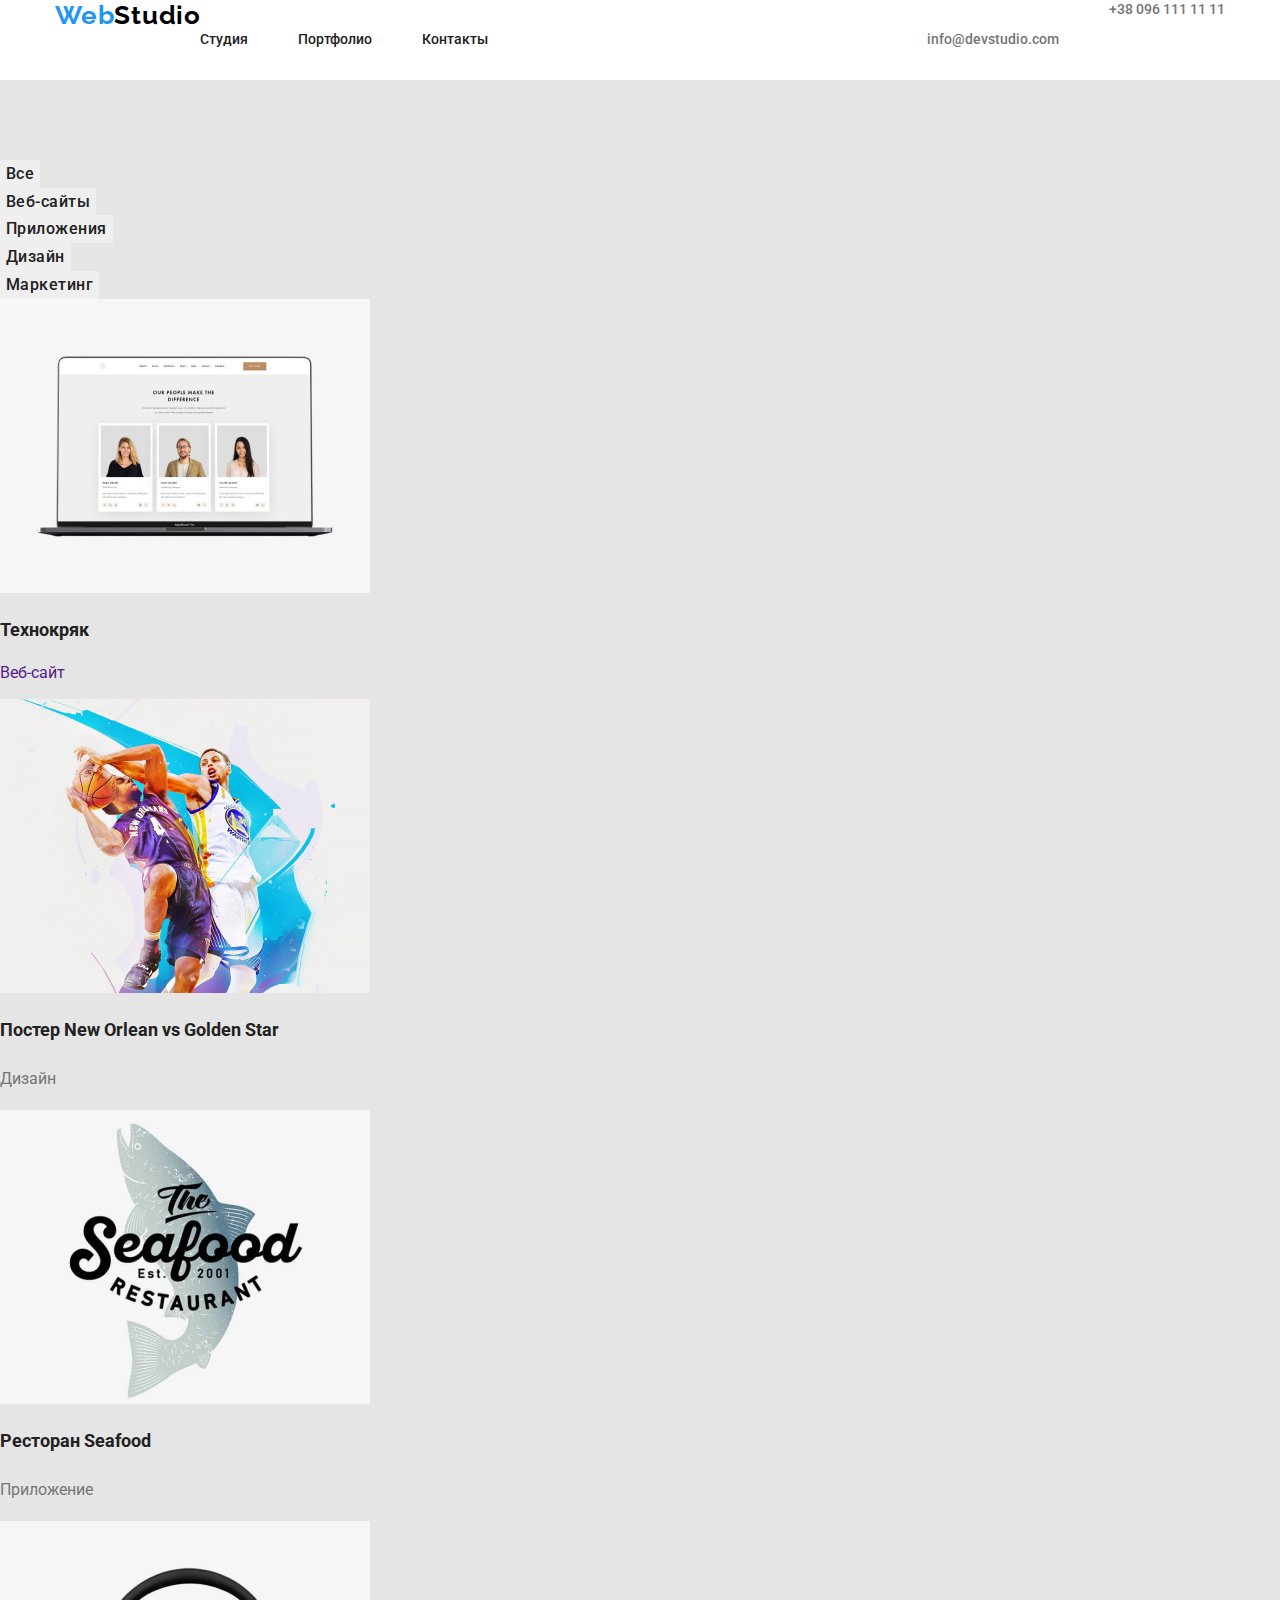
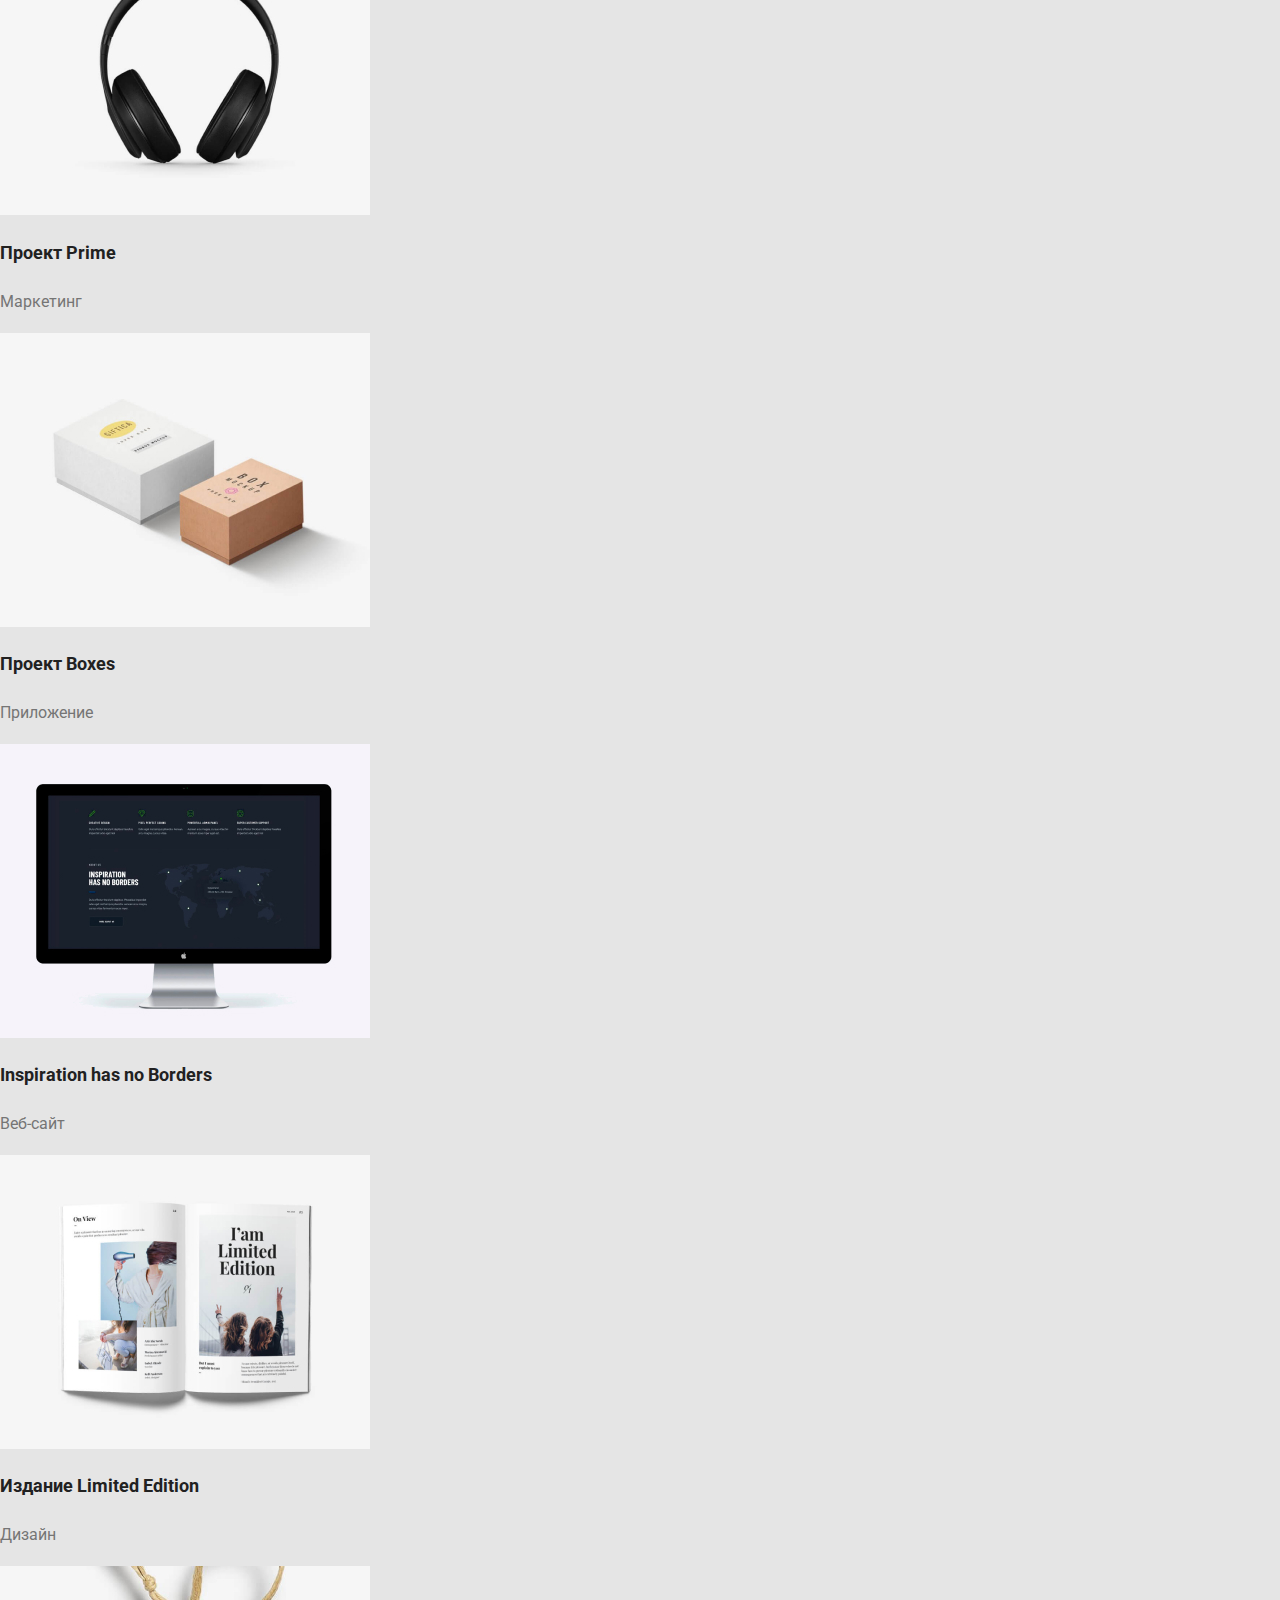
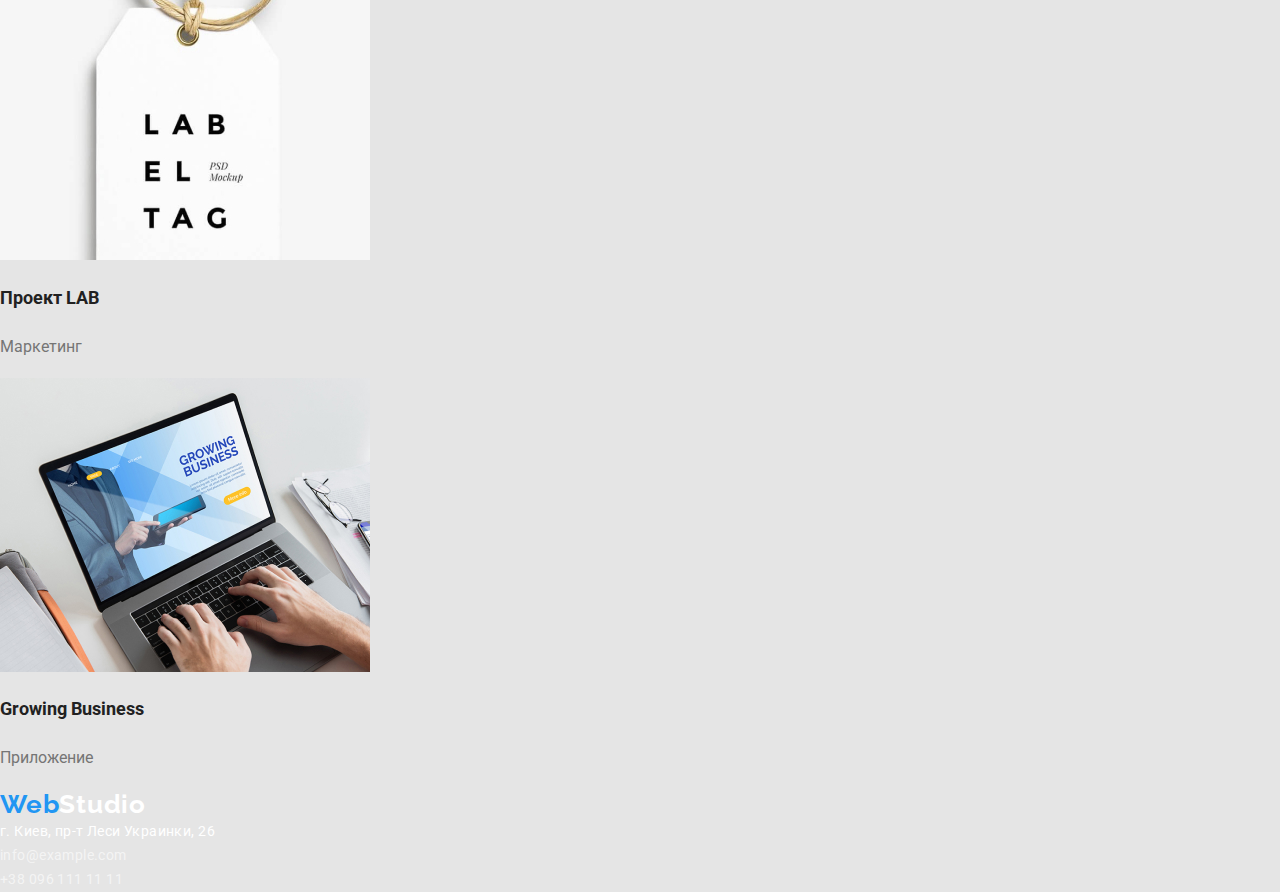
==== commit ac769a54: "hw3" ====
--- a/portfolio.html
+++ b/portfolio.html
@@ -9,38 +9,42 @@
     <link rel="preconnect" href="https://fonts.gstatic.com" crossorigin>
     <link href="https://fonts.googleapis.com/css2?family=Raleway:wght@700&family=Roboto:wght@400;500;700;900&display=swap"
         rel="stylesheet">
+    <link rel="stylesheet" href="https://cdnjs.cloudflare.com/ajax/libs/modern-normalize/1.1.0/modern-normalize.min.css">
     <link rel="stylesheet" href="./css/styles.css">
 </head>
 <body>
     <header class="page-header">
-     <nav>
+        <div  class="container"> 
+           <nav class="navi">
         <a class="logo" href="./index.html"><span>Web</span>Studio</a>
 
         <ul class="site-nav">
-            <li>
+            <li class="item">
                 <a class="link" href="./index.html">Студия</a>
             </li>
-            <li>
+            <li  class="item">
                 <a class="link" href="./portfolio.html">Портфолио</a>
             </li>
-            <li>
+            <li  class="item">
                 <a class="link" href="/">Контакты</a>
             </li>
         </ul>
      </nav>
     
-    <ul>
-        <li class="contacts">
+    <ul class="contacts">
+        <li class="item">
             <a class="mail" href="emailto:info@devstudio.com">info@devstudio.com </a>
         </li>
         <li>
             <a class="phone-number" href="tel:+380961111111"> +38 096 111 11 11</a>
         </li>
     </ul>
+    </div>
     </header>
     <main>
         <section>
             <h1 class="visibility">Портфолио</h1>
+            
             
             <ul>
                 <li>
--- a/css/styles.css
+++ b/css/styles.css
@@ -1,7 +1,43 @@
-.main-title {
+*,
+*::before,
+*::after {
+    box-sizing: border-box;
+}
+
+.container {
+    margin: auto;
+    margin-left: auto;
+    width: 1170px;
+    outline: 2px solid tomat
+}
+
+
+
+
+
+ul {
+    padding: 0;
+    margin: 0;
+}
+
+.hero_container{
+display: flex;
+flex-direction: column;
+justify-content: center;
+align-items: center;
+height: calc(100vh - 80px);
+max-width: 700px;
+}
+
+.hero {
+    background-color: #2F303A;
+}
+
+.hero-title {
     font-weight: 900;
         font-size: 44px;
         line-height: 1.36;
+        margin-bottom: 40px;
         /* or 136% */
     
         text-align: center;
@@ -11,11 +47,8 @@
         color: var(--primary-white-color);
         background: var(--background-color);
 }
-.first-button {
-        width: 200px;
-        height: 50px;
-        left: 700px;
-        top: 430px;
+.hero-button {
+
 
         background: var(--accent-color);
         box-shadow: 0px 4px 4px rgba(0, 0, 0, 0.15);
@@ -27,13 +60,44 @@
             letter-spacing: 0.06em;
             color: var(--primary-white-color);
             border: none;
+            width: 200px;
+            height: 50px;
+            left: 700px;
+            top: 430px;
             
 }
 
 
 
 
-
+.team {
+    text-align: center;
+}
+
+.points {
+    display: flex;
+   justify-content: space-between;
+}
+
+.middle {
+     width: 270px; 
+     margin-right: 30px;
+     
+     
+}
+.main_container {
+    padding-left: 15px;
+    padding-right: 15px;
+    margin-left: auto;
+    margin-left: auto;
+}
+
+
+
+.item .mail {
+    margin-right: 50px;
+
+}
 
 
 .headlines {
@@ -57,6 +121,24 @@
         color: var(--primary-gray-color);
 }
 
+
+
+
+
+
+
+.photo_container .second-headlines {
+    padding-bottom: 50px;
+    padding-top: 94px;
+}
+
+
+.photo_container .photos {
+    display: inline;
+    margin: 30p;
+}
+
+
 .second-headlines {
     font-weight: 700;
         font-size: 36px;
@@ -67,6 +149,16 @@
         color:var(--title-text-color);
 }
 
+
+
+ .team {
+    display: block;
+    justify-content: center;
+    align-content: center;
+}
+
+
+
 .team {
     font-weight: 700;
         font-size: 36px;
@@ -95,6 +187,11 @@
     
         color:var(--title-text-color);
 }
+
+
+
+
+
 
 
 
@@ -141,14 +238,26 @@
 
 
 
+
+
+
 .modal-btn,
-.first-button {
+.hero-button {
     font-family: 'Roboto', sans-serif;
 }
 
 
 
 
+
+.container_footer {
+    background-color: var(--background-color) ;
+}
+
+
+.page-header {
+    background-color: var(--primary-white-color);
+}
 
 
 .logo {
@@ -172,12 +281,65 @@
 span {
     color:var(--accent-color);
 }
+ 
+
+
+
+
+
+.page-header>.container {
+    display: flex;
+    justify-content: space-between;
+}
+
+ .navi {
+    display: flex;
+}
+
+.contacts {
+    display: flex;
+}
+
+.site-nav {
+    display: flex;
+}
+
+
+
+ 
+
+
+.site-nav .item  {
+    margin-right: 50px;
+}
+
+.site-nav .item:last-child {
+    margin-right: 0;
+}
+
+.site-nav .link {
+    display: flex;
+    padding-top: 32px;
+    padding-bottom: 32px;
+}
+
+.contacts .item {
+    display: flex;
+        padding-top: 32px;
+        padding-bottom: 32px;
+}
+
+
+ .mail  {
+    margin-left: 331px;
+ }
+
 
 
 .site-nav a {
+    
     color: var(--title-text-color);
 }
-
 
 .site-nav .link:hover,
 .site-nav .link:focus {
@@ -192,12 +354,13 @@
 }
 
 
-
-
-
-
-
-
+.contacts .item + .item {
+    margin-left: 50px;
+}
+
+.contacts {
+    display: flex;
+}
 
 .mail {
     color: var(--primary-gray-color);
@@ -229,9 +392,17 @@
 
 
 
+
+
+
+
 .visibility {
     visibility:hidden
 }
+
+
+
+
 
 
 
@@ -367,4 +538,3 @@
 
 
 
-
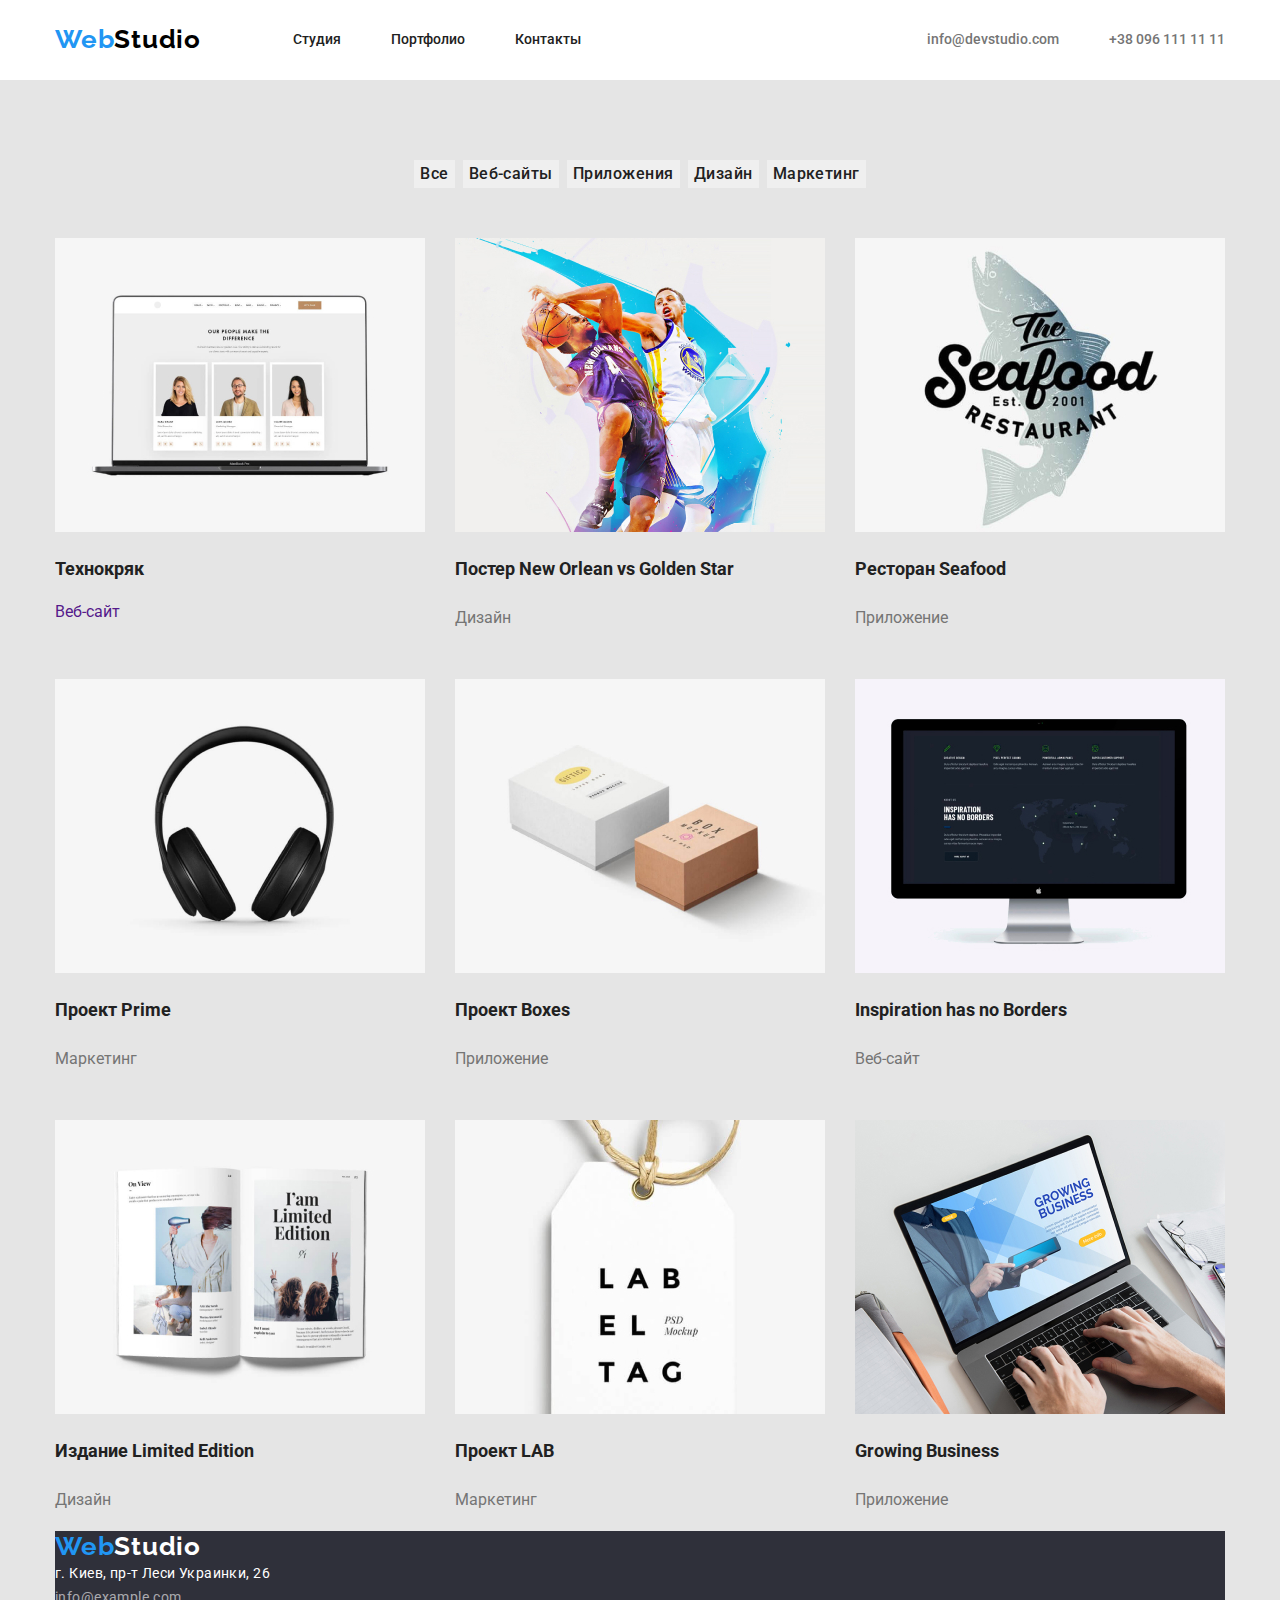
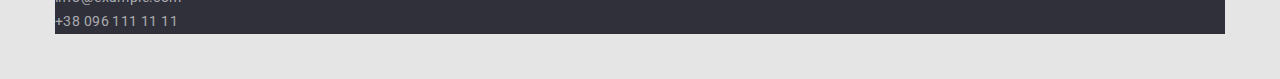
==== commit cdcd8812: "new value" ====
--- a/portfolio.html
+++ b/portfolio.html
@@ -17,7 +17,6 @@
         <div  class="container"> 
            <nav class="navi">
         <a class="logo" href="./index.html"><span>Web</span>Studio</a>
-
         <ul class="site-nav">
             <li class="item">
                 <a class="link" href="./index.html">Студия</a>
@@ -35,7 +34,7 @@
         <li class="item">
             <a class="mail" href="emailto:info@devstudio.com">info@devstudio.com </a>
         </li>
-        <li>
+        <li class="item">
             <a class="phone-number" href="tel:+380961111111"> +38 096 111 11 11</a>
         </li>
     </ul>
@@ -43,10 +42,9 @@
     </header>
     <main>
         <section>
+            <div class="container container-menu">
             <h1 class="visibility">Портфолио</h1>
-            
-            
-            <ul>
+            <ul class="btns">
                 <li>
                     <button class="modal-btn" type="button">Все</button>
                 </li>
@@ -63,64 +61,78 @@
                     <button class="modal-btn" type="button">Маркетинг</button>
                 </li>
             </ul>
+            </div>
+
+
+
+            <div class="container container-projects">
             <ul class="project-work">
-                <li>
+                <li class="flex-photos">
                     <a class="reference" href=""> 
                         <img src="./images/photo6.jpg" alt="Сайт" width="370" height="294">
                     <h2 class="project">Технокряк</h2>
                     <p class="">Веб-сайт</p>
                     </a>
                 </li>
-                <li>
+                
+              
+                <li class="flex-photos">
                     <a class="reference" href="">
                         <img src="./images/photo7.jpg" alt="Дизайн" width="370" height="294">
                     <h2 class="project">Постер New Orlean vs Golden Star</h2>
                     <p class="project-text">Дизайн</p>
                     </a>
                 </li>
-                <li>
+             
+                <li class="flex-photos">
                     <a class="reference" href="">
                      <img src="./images/photo8.jpg" alt="Додаток" width="370" height="294">
                     <h2 class="project">Ресторан Seafood</h2>
                     <p class="project-text">Приложение</p>
                     </a>
                 </li>
-                <li>
+               
+                <li class="flex-photos">
                     <a class="reference" href="">
                          <img src="./images/photo9.jpg" alt="Маркетинг" width="370" height="294">
                     <h2 class="project">Проект Prime</h2>
                     <p class="project-text">Маркетинг</p>
                     </a>
                 </li>
-                <li>
+                
+                <li class="flex-photos">
                     <a class="reference" href="">
                          <img src="./images/photo10.jpg" alt="Проект" width="370" height="294">
                     <h2 class="project">Проект Boxes</h2>
                     <p class="project-text">Приложение</p>
                     </a>
                 </li>
-                <li>
+            
+                <li class="flex-photos">
                     <a class="reference" href="">
                         <img src="./images/photo11.jpg" alt="Веб-сайт" width="370" height="294">
                     <h2 class="project">Inspiration has no Borders</h2>
                     <p class="project-text">Веб-сайт</p>
                     </a>
                 </li>
-                <li>
+              
+                <li class="flex-photos">
                     <a class="reference" href="">
                          <img src="./images/photo12.jpg" alt="Видання" width="370" height="294">
                     <h2 class="project">Издание Limited Edition</h2>
                     <p class="project-text">Дизайн</p>
                     </a>
                 </li>
-                <li>
+              
+                <li class="flex-photos">
                     <a class="reference" href="">
                          <img src="./images/photo13.jpg" alt="Проект" width="370" height="294">
                     <h2 class="project">Проект LAB</h2>
                     <p class="project-text">Маркетинг</p>
                     </a>
                 </li>
-                <li>
+          
+                <li class="flex-photos">
                     <a class="reference" href="">
                          <img src="./images/photo14.jpg" alt="Програма" width="370" height="294">
                     <h2 class="project">Growing Business</h2>
@@ -128,11 +140,15 @@
                     </a>
                 </li>
             </ul>
+            </div>
             </section>
             <footer>
-                <a class="footer-logo" href=""><span>Web</span>Studio</a>
+                <div class=" container container_footer">
+                <a class="footer-logo" href="">
+                    <span>Web</span>Studio
+                </a>
                 <address>
-                        <ul>
+                        <ul class="footer-contacts">
                             <li>
                                 <a class="location" href="https://bit.ly/3pXMvUd" target="_blank" rel="noopener noreferrer">г. Киев, пр-т
                                     Леси Украинки, 26
@@ -148,6 +164,7 @@
                             </li>
                         </ul>
                 </address>
+                </div>
             </footer>
     </main>
 </body>
--- a/css/styles.css
+++ b/css/styles.css
@@ -8,24 +8,33 @@
     margin: auto;
     margin-left: auto;
     width: 1170px;
-    outline: 2px solid tomat
-}
-
-
-
-
-
+    outline: 2px solid tom
+    
+}
+
+
+
+
+
+ul {
+    list-style: none;
+}
 ul {
     padding: 0;
     margin: 0;
 }
+
+
+
+
+/* БЕК ГРАУНД */
 
 .hero_container{
 display: flex;
 flex-direction: column;
 justify-content: center;
 align-items: center;
-height: calc(100vh - 80px);
+height: 600px;
 max-width: 700px;
 }
 
@@ -67,16 +76,24 @@
             
 }
 
-
-
-
-.team {
-    text-align: center;
-}
+.hero_container {
+    padding-top: 200px;
+    padding-bottom: 200px;
+}
+.hero-title {
+    margin-bottom: 40px;
+}
+
+
+
+
+
+ /* СПИСОК */
 
 .points {
     display: flex;
    justify-content: space-between;
+   gap: 30px;
 }
 
 .middle {
@@ -92,13 +109,9 @@
     margin-left: auto;
 }
 
-
-
-.item .mail {
-    margin-right: 50px;
-
-}
-
+.main_middle {
+    padding-top: 94px;
+}
 
 .headlines {
     font-weight: 700;
@@ -114,17 +127,17 @@
         font-weight: 400;
         font-size: 14px;
         line-height: 1.71;
-        /* or 171% */
-    
-        letter-spacing: 0.03em;
-    
+        letter-spacing: 0.03em;
         color: var(--primary-gray-color);
-}
-
-
-
-
-
+        
+}
+
+
+
+
+
+
+ /* ЧИМ МИ ЗАЙМАЄМОСЯ */
 
 
 .photo_container .second-headlines {
@@ -134,10 +147,16 @@
 
 
 .photo_container .photos {
-    display: inline;
-    margin: 30p;
-}
-
+    display: flex;
+}
+.main_photos {
+    display: flex;
+    gap: 30px;
+}
+
+.photos {
+    display: flex;
+}
 
 .second-headlines {
     font-weight: 700;
@@ -149,15 +168,35 @@
         color:var(--title-text-color);
 }
 
-
+.second-headlines {
+    padding-bottom: 50px;
+    padding-top: 94px;
+}
+
+
+
+/* КОМАНДА */
+.team_container {
+    padding-top: 94px;
+    padding-bottom: 94px;
+}
 
  .team {
     display: block;
     justify-content: center;
     align-content: center;
-}
-
-
+    text-align: center;
+        padding-bottom: 50px;
+}
+
+.peoples {
+    justify-content: center;
+    display: flex;
+}
+.jobs {
+    justify-content: center;
+        display: flex;
+}
 
 .team {
     font-weight: 700;
@@ -188,9 +227,10 @@
         color:var(--title-text-color);
 }
 
-
-
-
+.box {
+    display: flex;
+    gap: 30px;
+}
 
 
 
@@ -230,11 +270,6 @@
     font-family: 'Roboto', sans-serif;
 }
 
-ul {
-    list-style: none;
-}
-
-
 
 
 
@@ -255,10 +290,13 @@
 }
 
 
+
+
+ /* ЛОГО,ХЕДЕР */
+
 .page-header {
     background-color: var(--primary-white-color);
 }
-
 
 .logo {
         color: var(--main-black-color);
@@ -282,10 +320,11 @@
     color:var(--accent-color);
 }
  
-
-
-
-
+.logo {
+    padding-top: 24px;
+    padding-bottom: 25px;
+    margin-right: 93px;
+}
 
 .page-header>.container {
     display: flex;
@@ -303,10 +342,6 @@
 .site-nav {
     display: flex;
 }
-
-
-
- 
 
 
 .site-nav .item  {
@@ -328,11 +363,6 @@
         padding-top: 32px;
         padding-bottom: 32px;
 }
-
-
- .mail  {
-    margin-left: 331px;
- }
 
 
 
@@ -358,9 +388,6 @@
     margin-left: 50px;
 }
 
-.contacts {
-    display: flex;
-}
 
 .mail {
     color: var(--primary-gray-color);
@@ -404,13 +431,12 @@
 
 
 
-
-
+/* ПОРТФОЛІО,КНОПКИ */
+ 
 .modal-btn {
     font-weight: 500;
         font-size: 16px;
         line-height: 1.62;
-        /* identical to box height, or 162% */
         letter-spacing: 0.03em;
     
         color:var(--title-text-color);
@@ -432,7 +458,21 @@
 
 
 
-
+.btns {
+    display: flex;
+    justify-content: center;
+    gap: 8px;
+    padding-bottom: 50px;
+  
+}
+
+
+
+
+
+
+
+/* ПОРТФОЛІО,СРЕДИНА З ФОТО */
 
  .reference  {
     text-decoration: none;
@@ -452,12 +492,22 @@
     line-height: 1.87;
     text-decoration: none;
 }
-
-
-
-
-
-
+.project-work {
+    display: flex;
+    flex-wrap: wrap;
+    gap: 30px;
+
+}
+
+
+
+
+
+
+
+
+
+/* ФУТЕР */
 
 .footer-logo {
 color: var(--primary-white-color);
@@ -536,5 +586,6 @@
     color: var(--accent-color)
 }
 
-
-
+.number {
+    padding-bottom: 50px;
+}
